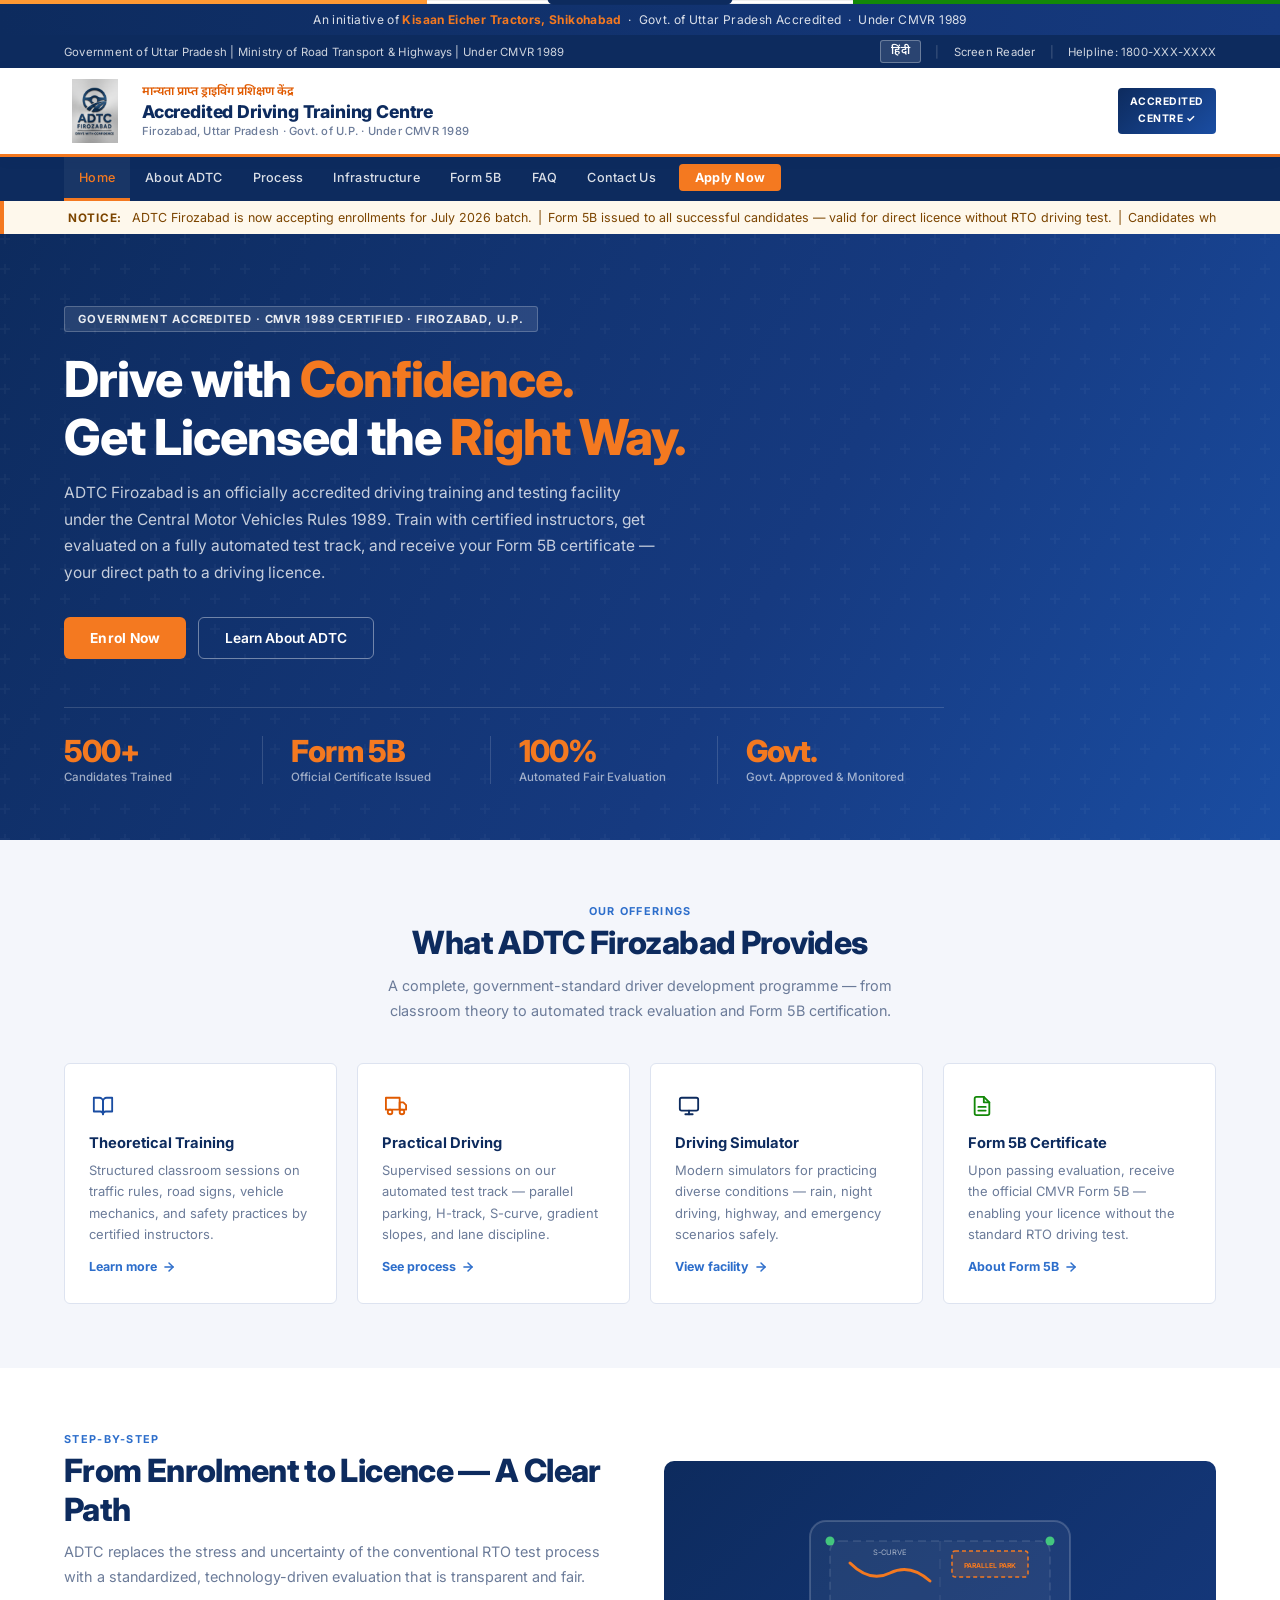
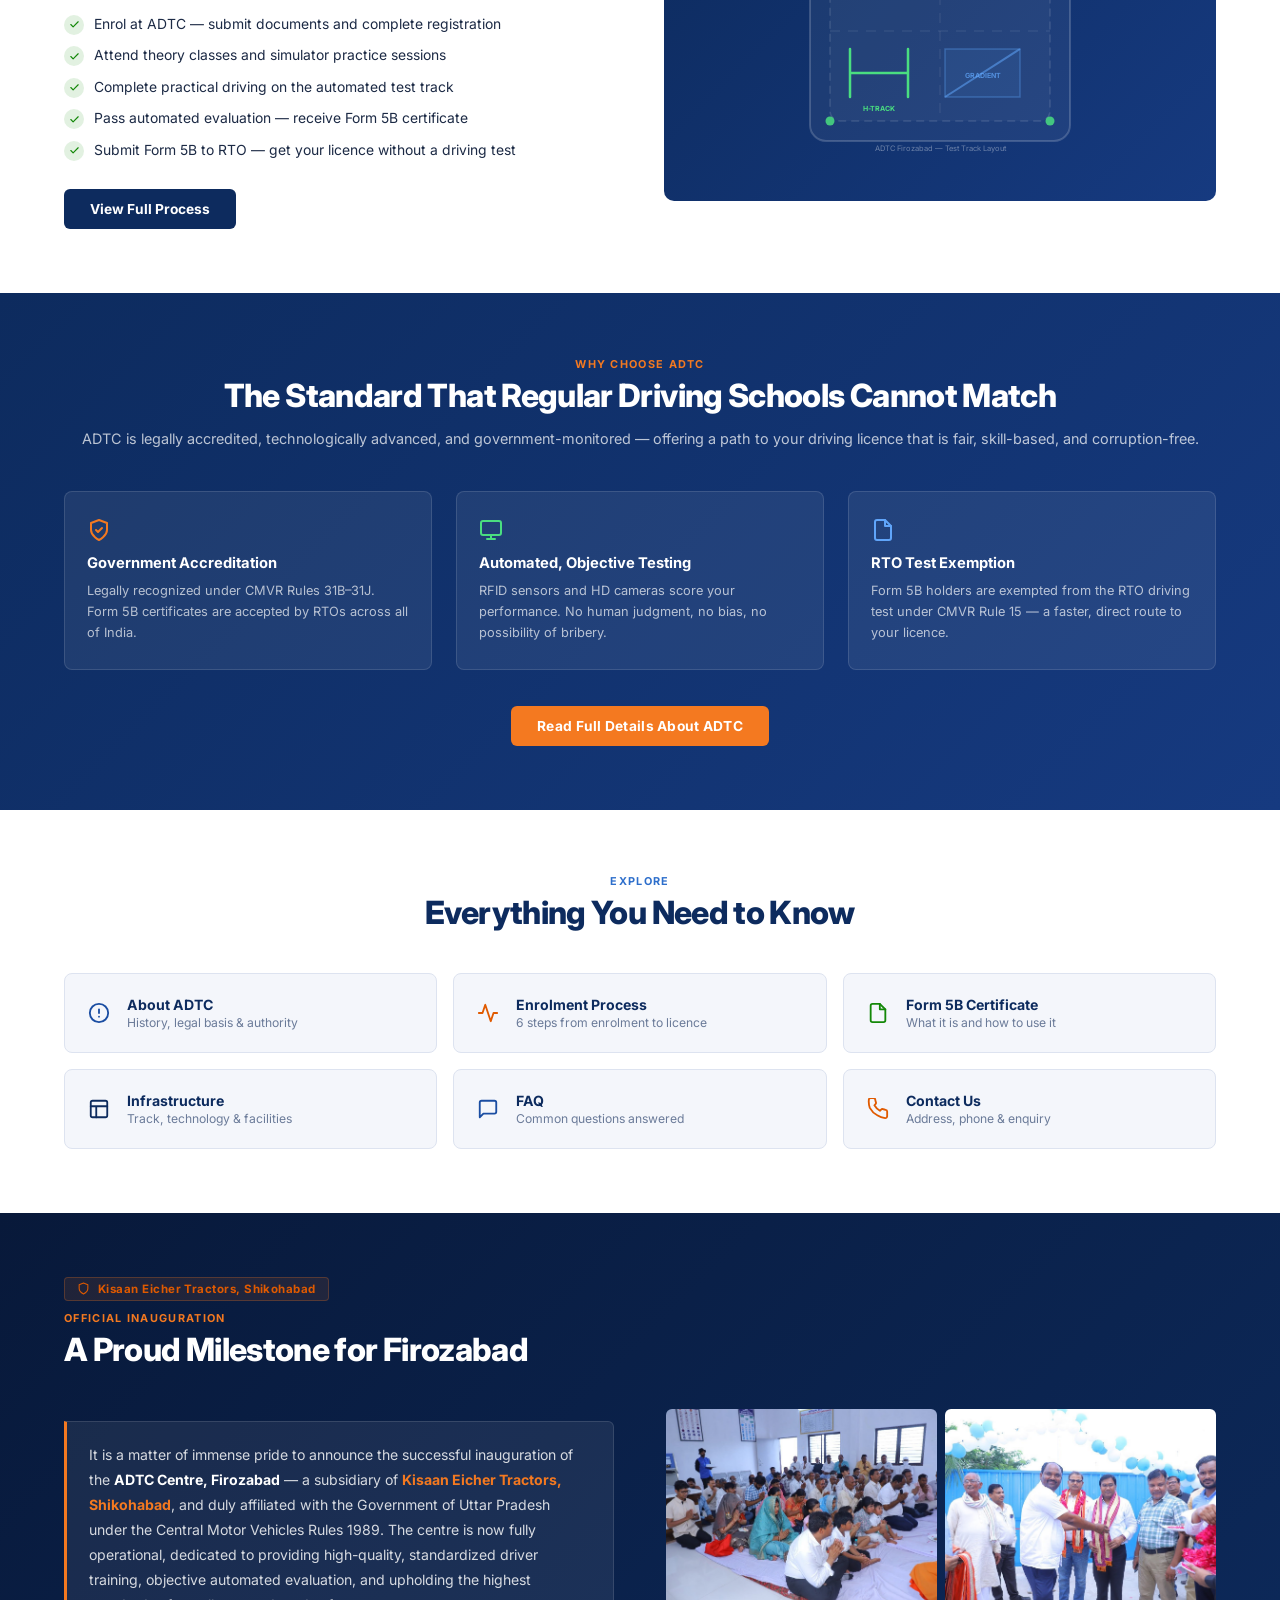
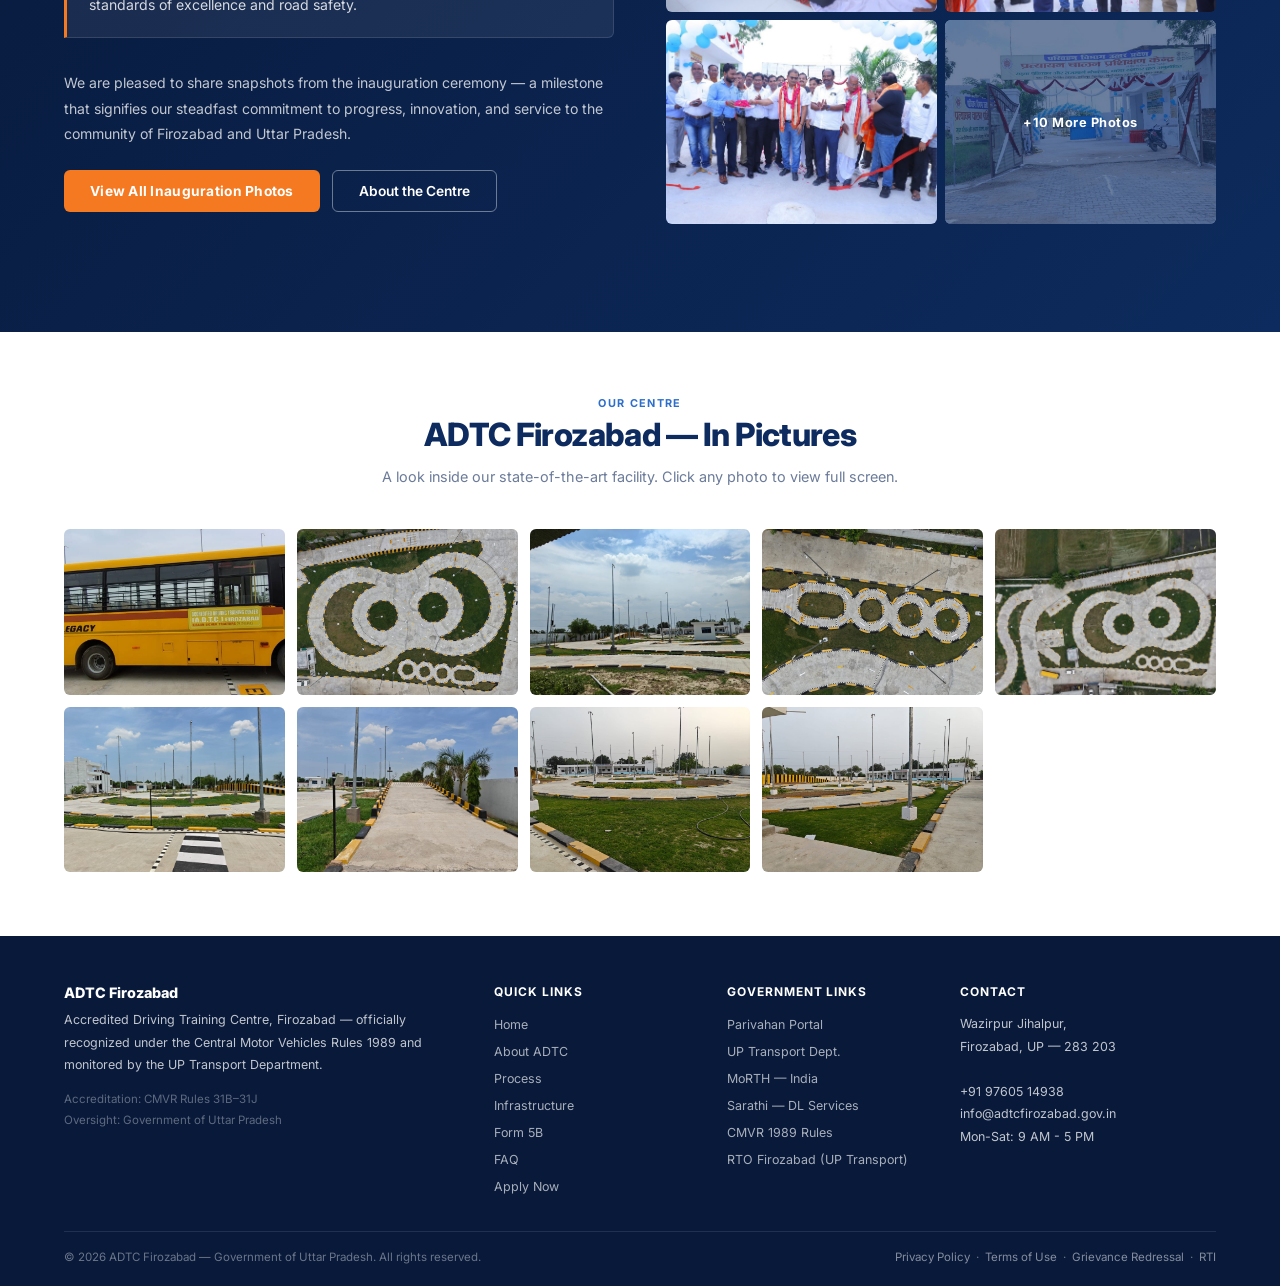
==== index.html @ 5db29a9b "Initial release: ADTC Firozabad official website Static website for the Accredited Driving Training " ====
﻿<!DOCTYPE html>
<html lang="en">
<head>
  <meta charset="UTF-8"/>
  <meta name="viewport" content="width=device-width, initial-scale=1.0"/>
  <title>ADTC Firozabad | Accredited Driving Training Centre — Uttar Pradesh</title>
  <link rel="stylesheet" href="styles.css"/>
</head>
<body>

<!-- SKIP LINK -->
<a href="#main-content" class="skip-link" data-key="skip">Skip to Main Content</a>

<!-- TRICOLOR -->
<div class="tricolor-bar"><div class="tc-saffron"></div><div class="tc-white"></div><div class="tc-green"></div></div>

<div class="ownership-bar">
  An initiative of <strong>Kisaan Eicher Tractors, Shikohabad</strong> &nbsp;&middot;&nbsp; Govt. of Uttar Pradesh Accredited &nbsp;&middot;&nbsp; Under CMVR 1989
</div>

<!-- TOP STRIP -->
<div class="top-strip">
  <span class="strip-left" data-key="govt-strip">Government of Uttar Pradesh | Ministry of Road Transport &amp; Highways | Under CMVR 1989</span>
  <div class="strip-right">
    <button class="lang-btn" id="lang-toggle" aria-label="Switch language">हिंदी</button>
    <span class="strip-divider">|</span>
    <a href="#main-content" data-key="screen">Screen Reader</a>
    <span class="strip-divider">|</span>
    <a href="tel:1033" data-key="helpline">Helpline: 1033 (Road Safety)</a>
  </div>
</div>

<!-- HEADER -->
<header>
  <div class="logo-emblem" aria-hidden="true">
    <img src="logo/Gemini_Generated_Image_n7xuzqn7xuzqn7xu.png" alt="ADTC Firozabad" style="height:64px;width:auto;object-fit:contain;display:block;"/>
  </div>
  <div class="logo-text">
    <div class="hindi-name">मान्यता प्राप्त ड्राइविंग प्रशिक्षण केंद्र</div>
    <div class="main-name" data-key="centre-name">Accredited Driving Training Centre</div>
    <div class="sub-name" data-key="centre-sub">Firozabad, Uttar Pradesh · Govt. of U.P. · Under CMVR 1989</div>
  </div>
  <div class="header-badge" data-key="acc-badge">ACCREDITED&#10;CENTRE ✓</div>
</header>

<!-- NAV -->
<nav role="navigation" aria-label="Main navigation">
  <ul class="nav-links" id="navLinks">
    <li><a href="index.html" data-key="nav-home">Home</a></li>
    <li><a href="about.html" data-key="nav-about">About ADTC</a></li>
    <li><a href="process.html" data-key="nav-process">Process</a></li>
    <li><a href="infrastructure.html" data-key="nav-infra">Infrastructure</a></li>
    <li><a href="form5b.html" data-key="nav-form5b">Form 5B</a></li>
    <li><a href="faq.html" data-key="nav-faq">FAQ</a></li>
    <li><a href="contact.html" data-key="nav-contact">Contact Us</a></li>
    <li><a href="enroll.html" class="nav-cta" data-key="nav-apply">Apply Now</a></li>
  </ul>
  <button class="hamburger" id="hamburger" aria-label="Open navigation menu">
    <span></span><span></span><span></span>
  </button>
</nav>

<!-- NOTICE BAR -->
<div class="notice-bar" role="region" aria-label="Announcements">
  <span class="notice-label" data-key="notice-label">NOTICE:</span>
  <div class="notice-track-wrap">
    <span class="notice-track" data-key="notice-text">ADTC Firozabad is now accepting enrollments for July 2026 batch. &nbsp;|&nbsp; Form 5B issued to all successful candidates — valid for direct licence without RTO driving test. &nbsp;|&nbsp; Candidates who complete training at ADTC are exempted from RTO driving test under CMVR Rule 15. &nbsp;|&nbsp; UP Transport Department approved ADTC under PPP model.</span>
  </div>
</div>

<!-- MAIN -->
<main id="main-content" tabindex="-1">

  <!-- HERO -->
  <section class="main-hero">
    <div class="main-hero-inner">
      <div class="hero-badge">
        <span data-key="hero-badge">Government Accredited · CMVR 1989 Certified · Firozabad, U.P.</span>
      </div>
      <h1>
        <span data-key="hero-h1a">Drive with </span><span class="accent" data-key="hero-h1b">Confidence.</span><br>
        <span data-key="hero-h1c">Get Licensed the </span><span class="accent" data-key="hero-h1d">Right Way.</span>
      </h1>
      <p data-key="hero-p">ADTC Firozabad is an officially accredited driving training and testing facility under the Central Motor Vehicles Rules 1989. Train with certified instructors, get evaluated on a fully automated test track, and receive your Form 5B certificate — your direct path to a driving licence.</p>
      <div class="hero-actions">
        <a href="enroll.html" class="btn-primary" data-key="hero-btn1">Enrol Now</a>
        <a href="about.html" class="btn-outline" data-key="hero-btn2">Learn About ADTC</a>
      </div>

      <div class="stat-row">
        <div class="stat-item">
          <div class="stat-num">500+</div>
          <div class="stat-label" data-key="stat1-l">Candidates Trained</div>
        </div>
        <div class="stat-item">
          <div class="stat-num">Form 5B</div>
          <div class="stat-label" data-key="stat2-l">Official Certificate Issued</div>
        </div>
        <div class="stat-item">
          <div class="stat-num">100%</div>
          <div class="stat-label" data-key="stat3-l">Automated Fair Evaluation</div>
        </div>
        <div class="stat-item">
          <div class="stat-num">Govt.</div>
          <div class="stat-label" data-key="stat4-l">Govt. Approved &amp; Monitored</div>
        </div>
      </div>
    </div>
  </section>

  <!-- WHAT WE OFFER -->
  <section class="section section-alt">
    <div class="section-header centered">
      <span class="section-label">Our Offerings</span>
      <h2 class="section-title">What ADTC Firozabad Provides</h2>
      <p class="section-desc">A complete, government-standard driver development programme — from classroom theory to automated track evaluation and Form 5B certification.</p>
    </div>
    <div class="grid-4">
      <a href="about.html" class="card-link">
        <div class="card">
          <div class="icon-box ib-blue">
            <svg viewBox="0 0 24 24" fill="none" stroke="currentColor" stroke-width="2" stroke-linecap="round" stroke-linejoin="round" aria-hidden="true"><path d="M2 3h6a4 4 0 014 4v14a3 3 0 00-3-3H2z"/><path d="M22 3h-6a4 4 0 00-4 4v14a3 3 0 013-3h7z"/></svg>
          </div>
          <h3>Theoretical Training</h3>
          <p>Structured classroom sessions on traffic rules, road signs, vehicle mechanics, and safety practices by certified instructors.</p>
          <span class="card-arrow">Learn more <svg viewBox="0 0 24 24" fill="none" stroke="currentColor" stroke-width="2.5" stroke-linecap="round" stroke-linejoin="round"><line x1="5" y1="12" x2="19" y2="12"/><polyline points="12,5 19,12 12,19"/></svg></span>
        </div>
      </a>
      <a href="process.html" class="card-link">
        <div class="card">
          <div class="icon-box ib-org">
            <svg viewBox="0 0 24 24" fill="none" stroke="currentColor" stroke-width="2" stroke-linecap="round" stroke-linejoin="round" aria-hidden="true"><rect x="1" y="3" width="15" height="13"/><polygon points="16,8 20,8 23,11 23,16 16,16 16,8"/><circle cx="5.5" cy="18.5" r="2.5"/><circle cx="18.5" cy="18.5" r="2.5"/></svg>
          </div>
          <h3>Practical Driving</h3>
          <p>Supervised sessions on our automated test track — parallel parking, H-track, S-curve, gradient slopes, and lane discipline.</p>
          <span class="card-arrow">See process <svg viewBox="0 0 24 24" fill="none" stroke="currentColor" stroke-width="2.5" stroke-linecap="round" stroke-linejoin="round"><line x1="5" y1="12" x2="19" y2="12"/><polyline points="12,5 19,12 12,19"/></svg></span>
        </div>
      </a>
      <a href="infrastructure.html" class="card-link">
        <div class="card">
          <div class="icon-box ib-navy">
            <svg viewBox="0 0 24 24" fill="none" stroke="currentColor" stroke-width="2" stroke-linecap="round" stroke-linejoin="round" aria-hidden="true"><rect x="2" y="3" width="20" height="14" rx="2"/><line x1="8" y1="21" x2="16" y2="21"/><line x1="12" y1="17" x2="12" y2="21"/></svg>
          </div>
          <h3>Driving Simulator</h3>
          <p>Modern simulators for practicing diverse conditions — rain, night driving, highway, and emergency scenarios safely.</p>
          <span class="card-arrow">View facility <svg viewBox="0 0 24 24" fill="none" stroke="currentColor" stroke-width="2.5" stroke-linecap="round" stroke-linejoin="round"><line x1="5" y1="12" x2="19" y2="12"/><polyline points="12,5 19,12 12,19"/></svg></span>
        </div>
      </a>
      <a href="form5b.html" class="card-link">
        <div class="card">
          <div class="icon-box ib-green">
            <svg viewBox="0 0 24 24" fill="none" stroke="currentColor" stroke-width="2" stroke-linecap="round" stroke-linejoin="round" aria-hidden="true"><path d="M14 2H6a2 2 0 00-2 2v16a2 2 0 002 2h12a2 2 0 002-2V8z"/><polyline points="14,2 14,8 20,8"/><line x1="16" y1="13" x2="8" y2="13"/><line x1="16" y1="17" x2="8" y2="17"/></svg>
          </div>
          <h3>Form 5B Certificate</h3>
          <p>Upon passing evaluation, receive the official CMVR Form 5B — enabling your licence without the standard RTO driving test.</p>
          <span class="card-arrow">About Form 5B <svg viewBox="0 0 24 24" fill="none" stroke="currentColor" stroke-width="2.5" stroke-linecap="round" stroke-linejoin="round"><line x1="5" y1="12" x2="19" y2="12"/><polyline points="12,5 19,12 12,19"/></svg></span>
        </div>
      </a>
    </div>
  </section>

  <!-- HOW IT WORKS (QUICK) -->
  <section class="section">
    <div class="grid-2 grid-2-center">
      <div>
        <span class="section-label">Step-by-Step</span>
        <h2 class="section-title">From Enrolment to Licence — A Clear Path</h2>
        <p class="section-desc" style="margin-bottom:24px;">ADTC replaces the stress and uncertainty of the conventional RTO test process with a standardized, technology-driven evaluation that is transparent and fair.</p>
        <ul class="check-list">
          <li><span class="chk"><svg viewBox="0 0 24 24" fill="none" stroke="currentColor" stroke-width="2.5" stroke-linecap="round" stroke-linejoin="round" aria-hidden="true"><polyline points="20,6 9,17 4,12"/></svg></span>Enrol at ADTC — submit documents and complete registration</li>
          <li><span class="chk"><svg viewBox="0 0 24 24" fill="none" stroke="currentColor" stroke-width="2.5" stroke-linecap="round" stroke-linejoin="round" aria-hidden="true"><polyline points="20,6 9,17 4,12"/></svg></span>Attend theory classes and simulator practice sessions</li>
          <li><span class="chk"><svg viewBox="0 0 24 24" fill="none" stroke="currentColor" stroke-width="2.5" stroke-linecap="round" stroke-linejoin="round" aria-hidden="true"><polyline points="20,6 9,17 4,12"/></svg></span>Complete practical driving on the automated test track</li>
          <li><span class="chk"><svg viewBox="0 0 24 24" fill="none" stroke="currentColor" stroke-width="2.5" stroke-linecap="round" stroke-linejoin="round" aria-hidden="true"><polyline points="20,6 9,17 4,12"/></svg></span>Pass automated evaluation — receive Form 5B certificate</li>
          <li><span class="chk"><svg viewBox="0 0 24 24" fill="none" stroke="currentColor" stroke-width="2.5" stroke-linecap="round" stroke-linejoin="round" aria-hidden="true"><polyline points="20,6 9,17 4,12"/></svg></span>Submit Form 5B to RTO — get your licence without a driving test</li>
        </ul>
        <a href="process.html" class="btn-navy" style="margin-top:8px;">View Full Process</a>
      </div>
      <div>
        <!-- Track diagram -->
        <div style="background:linear-gradient(135deg,#0d2b5e,#163a80);border-radius:10px;padding:32px;min-height:340px;display:flex;align-items:center;justify-content:center;">
          <svg viewBox="0 0 300 260" fill="none" xmlns="http://www.w3.org/2000/svg" style="width:100%;max-width:300px;" aria-label="ADTC test track layout diagram" role="img">
            <title>ADTC Test Track Layout</title>
            <rect x="20" y="20" width="260" height="220" rx="16" fill="rgba(255,255,255,.05)" stroke="rgba(255,255,255,.18)" stroke-width="2"/>
            <rect x="40" y="40" width="220" height="180" rx="10" fill="rgba(255,255,255,.03)" stroke="rgba(255,255,255,.12)" stroke-dasharray="8 5" stroke-width="1.5"/>
            <line x1="150" y1="40" x2="150" y2="220" stroke="rgba(255,255,255,.10)" stroke-width="1" stroke-dasharray="10 8"/>
            <line x1="40" y1="130" x2="260" y2="130" stroke="rgba(255,255,255,.10)" stroke-width="1" stroke-dasharray="10 8"/>
            <path d="M 60 62 Q 80 82 100 72 Q 120 62 140 80" stroke="#f47920" stroke-width="3" fill="none" stroke-linecap="round"/>
            <text x="100" y="54" font-size="7.5" fill="rgba(255,255,255,.6)" text-anchor="middle" font-family="Inter,sans-serif">S-CURVE</text>
            <rect x="162" y="50" width="76" height="26" rx="3" fill="rgba(244,121,32,.14)" stroke="#f47920" stroke-width="1.5" stroke-dasharray="4 3"/>
            <text x="200" y="67" font-size="6.8" fill="#f47920" text-anchor="middle" font-family="Inter,sans-serif" font-weight="700">PARALLEL PARK</text>
            <path d="M 60 148 L 60 196 M 60 172 L 118 172 M 118 148 L 118 196" stroke="#4ade80" stroke-width="2.5" fill="none" stroke-linecap="round"/>
            <text x="89" y="210" font-size="7" fill="#4ade80" text-anchor="middle" font-family="Inter,sans-serif" font-weight="700">H-TRACK</text>
            <path d="M 155 148 L 230 148 L 230 196 L 155 196 Z" fill="rgba(96,165,250,.08)" stroke="rgba(96,165,250,.35)" stroke-width="1.5"/>
            <path d="M 155 196 L 230 148" stroke="rgba(96,165,250,.55)" stroke-width="2"/>
            <text x="193" y="177" font-size="7" fill="rgba(96,165,250,.75)" text-anchor="middle" font-family="Inter,sans-serif" font-weight="700">GRADIENT</text>
            <circle cx="40" cy="40" r="4.5" fill="#4ade80" opacity=".85"/>
            <circle cx="260" cy="40" r="4.5" fill="#4ade80" opacity=".85"/>
            <circle cx="40" cy="220" r="4.5" fill="#4ade80" opacity=".85"/>
            <circle cx="260" cy="220" r="4.5" fill="#4ade80" opacity=".85"/>
            <text x="150" y="250" font-size="7.5" fill="rgba(255,255,255,.38)" text-anchor="middle" font-family="Inter,sans-serif">ADTC Firozabad — Test Track Layout</text>
          </svg>
        </div>
      </div>
    </div>
  </section>

  <!-- WHY ADTC -->
  <section class="section section-navy">
    <div class="section-header centered">
      <span class="section-label">Why Choose ADTC</span>
      <h2 class="section-title">The Standard That Regular Driving Schools Cannot Match</h2>
      <p class="section-desc">ADTC is legally accredited, technologically advanced, and government-monitored — offering a path to your driving licence that is fair, skill-based, and corruption-free.</p>
    </div>
    <div class="grid-3" style="margin-top:40px;">
      <div style="background:rgba(255,255,255,.07);border:1px solid rgba(255,255,255,.12);border-radius:8px;padding:26px 22px;">
        <svg viewBox="0 0 24 24" fill="none" stroke="#f47920" stroke-width="2" stroke-linecap="round" stroke-linejoin="round" width="24" height="24" aria-hidden="true" style="margin-bottom:12px;display:block;"><path d="M12 22s8-4 8-10V5l-8-3-8 3v7c0 6 8 10 8 10z"/><polyline points="9,12 11,14 15,10"/></svg>
        <h3 style="font-size:.92rem;font-weight:700;color:#fff;margin-bottom:8px;">Government Accreditation</h3>
        <p style="font-size:.80rem;color:rgba(255,255,255,.68);line-height:1.65;">Legally recognized under CMVR Rules 31B–31J. Form 5B certificates are accepted by RTOs across all of India.</p>
      </div>
      <div style="background:rgba(255,255,255,.07);border:1px solid rgba(255,255,255,.12);border-radius:8px;padding:26px 22px;">
        <svg viewBox="0 0 24 24" fill="none" stroke="#4ade80" stroke-width="2" stroke-linecap="round" stroke-linejoin="round" width="24" height="24" aria-hidden="true" style="margin-bottom:12px;display:block;"><rect x="2" y="3" width="20" height="14" rx="2"/><line x1="8" y1="21" x2="16" y2="21"/><line x1="12" y1="17" x2="12" y2="21"/></svg>
        <h3 style="font-size:.92rem;font-weight:700;color:#fff;margin-bottom:8px;">Automated, Objective Testing</h3>
        <p style="font-size:.80rem;color:rgba(255,255,255,.68);line-height:1.65;">RFID sensors and HD cameras score your performance. No human judgment, no bias, no possibility of bribery.</p>
      </div>
      <div style="background:rgba(255,255,255,.07);border:1px solid rgba(255,255,255,.12);border-radius:8px;padding:26px 22px;">
        <svg viewBox="0 0 24 24" fill="none" stroke="#60a5fa" stroke-width="2" stroke-linecap="round" stroke-linejoin="round" width="24" height="24" aria-hidden="true" style="margin-bottom:12px;display:block;"><path d="M14 2H6a2 2 0 00-2 2v16a2 2 0 002 2h12a2 2 0 002-2V8z"/><polyline points="14,2 14,8 20,8"/></svg>
        <h3 style="font-size:.92rem;font-weight:700;color:#fff;margin-bottom:8px;">RTO Test Exemption</h3>
        <p style="font-size:.80rem;color:rgba(255,255,255,.68);line-height:1.65;">Form 5B holders are exempted from the RTO driving test under CMVR Rule 15 — a faster, direct route to your licence.</p>
      </div>
    </div>
    <div style="text-align:center;margin-top:36px;">
      <a href="about.html" class="btn-primary">Read Full Details About ADTC</a>
    </div>
  </section>

  <!-- QUICK LINKS TO PAGES -->
  <section class="section">
    <div class="section-header centered">
      <span class="section-label">Explore</span>
      <h2 class="section-title">Everything You Need to Know</h2>
    </div>
    <div class="grid-3" style="gap:16px;">
      <a href="about.html" style="text-decoration:none;">
        <div style="background:var(--off);border:1px solid var(--border);border-radius:8px;padding:22px 20px;display:flex;gap:14px;align-items:center;transition:box-shadow .2s;" onmouseover="this.style.boxShadow='0 4px 16px rgba(13,43,94,.12)'" onmouseout="this.style.boxShadow='none'">
          <div class="icon-box ib-blue"><svg viewBox="0 0 24 24" fill="none" stroke="currentColor" stroke-width="2" stroke-linecap="round" stroke-linejoin="round" aria-hidden="true"><circle cx="12" cy="12" r="10"/><line x1="12" y1="8" x2="12" y2="12"/><line x1="12" y1="16" x2="12.01" y2="16"/></svg></div>
          <div><div style="font-size:.88rem;font-weight:700;color:var(--navy);margin-bottom:2px;">About ADTC</div><div style="font-size:.76rem;color:var(--muted);">History, legal basis &amp; authority</div></div>
        </div>
      </a>
      <a href="process.html" style="text-decoration:none;">
        <div style="background:var(--off);border:1px solid var(--border);border-radius:8px;padding:22px 20px;display:flex;gap:14px;align-items:center;transition:box-shadow .2s;" onmouseover="this.style.boxShadow='0 4px 16px rgba(13,43,94,.12)'" onmouseout="this.style.boxShadow='none'">
          <div class="icon-box ib-org"><svg viewBox="0 0 24 24" fill="none" stroke="currentColor" stroke-width="2" stroke-linecap="round" stroke-linejoin="round" aria-hidden="true"><polyline points="22 12 18 12 15 21 9 3 6 12 2 12"/></svg></div>
          <div><div style="font-size:.88rem;font-weight:700;color:var(--navy);margin-bottom:2px;">Enrolment Process</div><div style="font-size:.76rem;color:var(--muted);">6 steps from enrolment to licence</div></div>
        </div>
      </a>
      <a href="form5b.html" style="text-decoration:none;">
        <div style="background:var(--off);border:1px solid var(--border);border-radius:8px;padding:22px 20px;display:flex;gap:14px;align-items:center;transition:box-shadow .2s;" onmouseover="this.style.boxShadow='0 4px 16px rgba(13,43,94,.12)'" onmouseout="this.style.boxShadow='none'">
          <div class="icon-box ib-green"><svg viewBox="0 0 24 24" fill="none" stroke="currentColor" stroke-width="2" stroke-linecap="round" stroke-linejoin="round" aria-hidden="true"><path d="M14 2H6a2 2 0 00-2 2v16a2 2 0 002 2h12a2 2 0 002-2V8z"/><polyline points="14,2 14,8 20,8"/></svg></div>
          <div><div style="font-size:.88rem;font-weight:700;color:var(--navy);margin-bottom:2px;">Form 5B Certificate</div><div style="font-size:.76rem;color:var(--muted);">What it is and how to use it</div></div>
        </div>
      </a>
      <a href="infrastructure.html" style="text-decoration:none;">
        <div style="background:var(--off);border:1px solid var(--border);border-radius:8px;padding:22px 20px;display:flex;gap:14px;align-items:center;transition:box-shadow .2s;" onmouseover="this.style.boxShadow='0 4px 16px rgba(13,43,94,.12)'" onmouseout="this.style.boxShadow='none'">
          <div class="icon-box ib-navy"><svg viewBox="0 0 24 24" fill="none" stroke="currentColor" stroke-width="2" stroke-linecap="round" stroke-linejoin="round" aria-hidden="true"><rect x="3" y="3" width="18" height="18" rx="2"/><path d="M3 9h18M9 21V9"/></svg></div>
          <div><div style="font-size:.88rem;font-weight:700;color:var(--navy);margin-bottom:2px;">Infrastructure</div><div style="font-size:.76rem;color:var(--muted);">Track, technology &amp; facilities</div></div>
        </div>
      </a>
      <a href="faq.html" style="text-decoration:none;">
        <div style="background:var(--off);border:1px solid var(--border);border-radius:8px;padding:22px 20px;display:flex;gap:14px;align-items:center;transition:box-shadow .2s;" onmouseover="this.style.boxShadow='0 4px 16px rgba(13,43,94,.12)'" onmouseout="this.style.boxShadow='none'">
          <div class="icon-box ib-blue"><svg viewBox="0 0 24 24" fill="none" stroke="currentColor" stroke-width="2" stroke-linecap="round" stroke-linejoin="round" aria-hidden="true"><path d="M21 15a2 2 0 01-2 2H7l-4 4V5a2 2 0 012-2h14a2 2 0 012 2z"/></svg></div>
          <div><div style="font-size:.88rem;font-weight:700;color:var(--navy);margin-bottom:2px;">FAQ</div><div style="font-size:.76rem;color:var(--muted);">Common questions answered</div></div>
        </div>
      </a>
      <a href="contact.html" style="text-decoration:none;">
        <div style="background:var(--off);border:1px solid var(--border);border-radius:8px;padding:22px 20px;display:flex;gap:14px;align-items:center;transition:box-shadow .2s;" onmouseover="this.style.boxShadow='0 4px 16px rgba(13,43,94,.12)'" onmouseout="this.style.boxShadow='none'">
          <div class="icon-box ib-org"><svg viewBox="0 0 24 24" fill="none" stroke="currentColor" stroke-width="2" stroke-linecap="round" stroke-linejoin="round" aria-hidden="true"><path d="M22 16.92v3a2 2 0 01-2.18 2 19.79 19.79 0 01-8.63-3.07A19.5 19.5 0 013.07 10.8 19.79 19.79 0 012 2.18 2 2 0 014 0h3a2 2 0 012 1.72c.127.96.361 1.903.7 2.81a2 2 0 01-.45 2.11L8.09 7.91a16 16 0 006 6l1.27-1.27a2 2 0 012.11-.45 12.84 12.84 0 002.81.7A2 2 0 0122 14.92z"/></svg></div>
          <div><div style="font-size:.88rem;font-weight:700;color:var(--navy);margin-bottom:2px;">Contact Us</div><div style="font-size:.76rem;color:var(--muted);">Address, phone &amp; enquiry</div></div>
        </div>
      </a>
    </div>
  </section>

  <!-- ══ INAUGURATION SECTION ══ -->
  <section class="section inauguration-section" id="inauguration">
    <div class="section-header">
      <div class="owner-tag">
        <svg viewBox="0 0 24 24" fill="none" stroke="currentColor" stroke-width="2" stroke-linecap="round" stroke-linejoin="round" width="13" height="13" aria-hidden="true"><path d="M12 22s8-4 8-10V5l-8-3-8 3v7c0 6 8 10 8 10z"/></svg>
        Kisaan Eicher Tractors, Shikohabad
      </div>
      <span class="section-label">Official Inauguration</span>
      <h2 class="section-title">A Proud Milestone for Firozabad</h2>
    </div>

    <div class="grid-2 grid-2-center" style="gap:52px;margin-bottom:44px;">
      <div>
        <div class="inauguration-announcement">
          <p>
            It is a matter of immense pride to announce the successful inauguration of the <strong style="color:#fff;">ADTC Centre, Firozabad</strong> — a subsidiary of <strong style="color:var(--saffron);">Kisaan Eicher Tractors, Shikohabad</strong>, and duly affiliated with the Government of Uttar Pradesh under the Central Motor Vehicles Rules 1989. The centre is now fully operational, dedicated to providing high-quality, standardized driver training, objective automated evaluation, and upholding the highest standards of excellence and road safety.
          </p>
        </div>
        <p style="font-size:.88rem;color:rgba(255,255,255,.75);line-height:1.78;margin-bottom:24px;">We are pleased to share snapshots from the inauguration ceremony — a milestone that signifies our steadfast commitment to progress, innovation, and service to the community of Firozabad and Uttar Pradesh.</p>
        <div style="display:flex;gap:12px;flex-wrap:wrap;">
          <a href="inauguration.html" class="btn-primary">View All Inauguration Photos</a>
          <a href="about.html" class="btn-outline">About the Centre</a>
        </div>
      </div>
      <div>
        <!-- 4-photo preview grid -->
        <div style="display:grid;grid-template-columns:1fr 1fr;gap:8px;">
          <div style="border-radius:6px;overflow:hidden;aspect-ratio:4/3;">
            <img src="inaugration/540270522_122118559070961921_4867444139799136682_n.jpg" alt="ADTC Inauguration" style="width:100%;height:100%;object-fit:cover;" loading="lazy"/>
          </div>
          <div style="border-radius:6px;overflow:hidden;aspect-ratio:4/3;">
            <img src="inaugration/539289249_122118559124961921_667657077682411245_n.jpg" alt="ADTC Inauguration" style="width:100%;height:100%;object-fit:cover;" loading="lazy"/>
          </div>
          <div style="border-radius:6px;overflow:hidden;aspect-ratio:4/3;">
            <img src="inaugration/540607357_122118559196961921_6285675502783844334_n.jpg" alt="ADTC Inauguration" style="width:100%;height:100%;object-fit:cover;" loading="lazy"/>
          </div>
          <div style="border-radius:6px;overflow:hidden;aspect-ratio:4/3;position:relative;">
            <img src="inaugration/540840805_122118561056961921_2948389738391436533_n.jpg" alt="ADTC Inauguration" style="width:100%;height:100%;object-fit:cover;" loading="lazy"/>
            <a href="inauguration.html" style="position:absolute;inset:0;background:rgba(13,43,94,.60);display:flex;align-items:center;justify-content:center;text-decoration:none;color:#fff;font-size:.80rem;font-weight:700;letter-spacing:.04em;">+10 More Photos</a>
          </div>
        </div>
      </div>
    </div>
  </section>

  <!-- ══ ADTC PHOTO GALLERY ══ -->
  <section class="section">
    <div class="section-header centered">
      <span class="section-label">Our Centre</span>
      <h2 class="section-title">ADTC Firozabad — In Pictures</h2>
      <p class="section-desc">A look inside our state-of-the-art facility. Click any photo to view full screen.</p>
    </div>
    <div class="photo-gallery" id="adtcGallery">
      <div class="gallery-item" onclick="openLightbox('adtc pics/527738496_122107195904961921_8905087201543225665_n.jpg',0,'adtcGallery')">
        <img src="adtc pics/527738496_122107195904961921_8905087201543225665_n.jpg" alt="ADTC Firozabad facility" loading="lazy"/>
        <div class="gallery-overlay"><svg viewBox="0 0 24 24" fill="none" stroke="currentColor" stroke-width="2" stroke-linecap="round" stroke-linejoin="round" aria-hidden="true"><path d="M15 3h6v6M9 21H3v-6M21 3l-7 7M3 21l7-7"/></svg></div>
      </div>
      <div class="gallery-item" onclick="openLightbox('adtc pics/527985495_122107992896961921_3608073346416302774_n.jpg',1,'adtcGallery')">
        <img src="adtc pics/527985495_122107992896961921_3608073346416302774_n.jpg" alt="ADTC Firozabad facility" loading="lazy"/>
        <div class="gallery-overlay"><svg viewBox="0 0 24 24" fill="none" stroke="currentColor" stroke-width="2" stroke-linecap="round" stroke-linejoin="round" aria-hidden="true"><path d="M15 3h6v6M9 21H3v-6M21 3l-7 7M3 21l7-7"/></svg></div>
      </div>
      <div class="gallery-item" onclick="openLightbox('adtc pics/529406270_122111030672961921_87516009776985454_n.jpg',2,'adtcGallery')">
        <img src="adtc pics/529406270_122111030672961921_87516009776985454_n.jpg" alt="ADTC Firozabad facility" loading="lazy"/>
        <div class="gallery-overlay"><svg viewBox="0 0 24 24" fill="none" stroke="currentColor" stroke-width="2" stroke-linecap="round" stroke-linejoin="round" aria-hidden="true"><path d="M15 3h6v6M9 21H3v-6M21 3l-7 7M3 21l7-7"/></svg></div>
      </div>
      <div class="gallery-item" onclick="openLightbox('adtc pics/529686323_122111030702961921_4576914486321314844_n.jpg',3,'adtcGallery')">
        <img src="adtc pics/529686323_122111030702961921_4576914486321314844_n.jpg" alt="ADTC Firozabad facility" loading="lazy"/>
        <div class="gallery-overlay"><svg viewBox="0 0 24 24" fill="none" stroke="currentColor" stroke-width="2" stroke-linecap="round" stroke-linejoin="round" aria-hidden="true"><path d="M15 3h6v6M9 21H3v-6M21 3l-7 7M3 21l7-7"/></svg></div>
      </div>
      <div class="gallery-item" onclick="openLightbox('adtc pics/529711231_122111026076961921_8712719096713319764_n.jpg',4,'adtcGallery')">
        <img src="adtc pics/529711231_122111026076961921_8712719096713319764_n.jpg" alt="ADTC Firozabad facility" loading="lazy"/>
        <div class="gallery-overlay"><svg viewBox="0 0 24 24" fill="none" stroke="currentColor" stroke-width="2" stroke-linecap="round" stroke-linejoin="round" aria-hidden="true"><path d="M15 3h6v6M9 21H3v-6M21 3l-7 7M3 21l7-7"/></svg></div>
      </div>
      <div class="gallery-item" onclick="openLightbox('adtc pics/529773102_122111030714961921_4628354624670550096_n.jpg',5,'adtcGallery')">
        <img src="adtc pics/529773102_122111030714961921_4628354624670550096_n.jpg" alt="ADTC Firozabad facility" loading="lazy"/>
        <div class="gallery-overlay"><svg viewBox="0 0 24 24" fill="none" stroke="currentColor" stroke-width="2" stroke-linecap="round" stroke-linejoin="round" aria-hidden="true"><path d="M15 3h6v6M9 21H3v-6M21 3l-7 7M3 21l7-7"/></svg></div>
      </div>
      <div class="gallery-item" onclick="openLightbox('adtc pics/530342630_122111030768961921_6732964576867702443_n.jpg',6,'adtcGallery')">
        <img src="adtc pics/530342630_122111030768961921_6732964576867702443_n.jpg" alt="ADTC Firozabad facility" loading="lazy"/>
        <div class="gallery-overlay"><svg viewBox="0 0 24 24" fill="none" stroke="currentColor" stroke-width="2" stroke-linecap="round" stroke-linejoin="round" aria-hidden="true"><path d="M15 3h6v6M9 21H3v-6M21 3l-7 7M3 21l7-7"/></svg></div>
      </div>
      <div class="gallery-item" onclick="openLightbox('adtc pics/530469360_122111030666961921_2026203914318361459_n.jpg',7,'adtcGallery')">
        <img src="adtc pics/530469360_122111030666961921_2026203914318361459_n.jpg" alt="ADTC Firozabad facility" loading="lazy"/>
        <div class="gallery-overlay"><svg viewBox="0 0 24 24" fill="none" stroke="currentColor" stroke-width="2" stroke-linecap="round" stroke-linejoin="round" aria-hidden="true"><path d="M15 3h6v6M9 21H3v-6M21 3l-7 7M3 21l7-7"/></svg></div>
      </div>
      <div class="gallery-item" onclick="openLightbox('adtc pics/531278447_122111030780961921_8412097471910407630_n.jpg',8,'adtcGallery')">
        <img src="adtc pics/531278447_122111030780961921_8412097471910407630_n.jpg" alt="ADTC Firozabad facility" loading="lazy"/>
        <div class="gallery-overlay"><svg viewBox="0 0 24 24" fill="none" stroke="currentColor" stroke-width="2" stroke-linecap="round" stroke-linejoin="round" aria-hidden="true"><path d="M15 3h6v6M9 21H3v-6M21 3l-7 7M3 21l7-7"/></svg></div>
      </div>
    </div>
  </section>

</main>

<!-- LIGHTBOX -->
<div class="lightbox" id="lightbox" role="dialog" aria-label="Photo viewer" aria-modal="true">
  <button class="lightbox-close" onclick="closeLightbox()" aria-label="Close">&times;</button>
  <button class="lightbox-nav lightbox-prev" onclick="changeLightbox(-1)" aria-label="Previous">&#8249;</button>
  <img id="lightboxImg" src="" alt="ADTC Firozabad"/>
  <div class="lightbox-caption" id="lightboxCaption"></div>
  <button class="lightbox-nav lightbox-next" onclick="changeLightbox(1)" aria-label="Next">&#8250;</button>
</div>

<script>
const galleries = {
  adtcGallery: [
    'adtc pics/527738496_122107195904961921_8905087201543225665_n.jpg',
    'adtc pics/527985495_122107992896961921_3608073346416302774_n.jpg',
    'adtc pics/529406270_122111030672961921_87516009776985454_n.jpg',
    'adtc pics/529686323_122111030702961921_4576914486321314844_n.jpg',
    'adtc pics/529711231_122111026076961921_8712719096713319764_n.jpg',
    'adtc pics/529773102_122111030714961921_4628354624670550096_n.jpg',
    'adtc pics/530342630_122111030768961921_6732964576867702443_n.jpg',
    'adtc pics/530469360_122111030666961921_2026203914318361459_n.jpg',
    'adtc pics/531278447_122111030780961921_8412097471910407630_n.jpg',
  ]
};
let currentGallery = null, currentIndex = 0;
function openLightbox(src, idx, galleryId) {
  currentGallery = galleries[galleryId];
  currentIndex = idx;
  document.getElementById('lightboxImg').src = src;
  document.getElementById('lightboxCaption').textContent = `Photo ${idx+1} of ${currentGallery.length} — ADTC Firozabad`;
  document.getElementById('lightbox').classList.add('open');
  document.body.style.overflow = 'hidden';
}
function closeLightbox() {
  document.getElementById('lightbox').classList.remove('open');
  document.body.style.overflow = '';
}
function changeLightbox(dir) {
  currentIndex = (currentIndex + dir + currentGallery.length) % currentGallery.length;
  document.getElementById('lightboxImg').src = currentGallery[currentIndex];
  document.getElementById('lightboxCaption').textContent = `Photo ${currentIndex+1} of ${currentGallery.length} — ADTC Firozabad`;
}
document.getElementById('lightbox').addEventListener('click', function(e) { if(e.target===this) closeLightbox(); });
document.addEventListener('keydown', function(e) {
  if (!document.getElementById('lightbox').classList.contains('open')) return;
  if (e.key==='Escape') closeLightbox();
  if (e.key==='ArrowLeft') changeLightbox(-1);
  if (e.key==='ArrowRight') changeLightbox(1);
});
</script>

<!-- FOOTER -->
<footer>
  <div class="footer-grid">
    <div class="footer-col">
      <div class="footer-brand" data-key="f-brand">ADTC Firozabad</div>
      <p>Accredited Driving Training Centre, Firozabad — officially recognized under the Central Motor Vehicles Rules 1989 and monitored by the UP Transport Department.</p>
      <p style="margin-top:12px;font-size:.72rem;color:rgba(255,255,255,.35);">Accreditation: CMVR Rules 31B–31J<br>Oversight: Government of Uttar Pradesh</p>
    </div>
    <div class="footer-col">
      <h4 data-key="f-h2">Quick Links</h4>
      <ul>
        <li><a href="index.html">Home</a></li>
        <li><a href="about.html">About ADTC</a></li>
        <li><a href="process.html">Process</a></li>
        <li><a href="infrastructure.html">Infrastructure</a></li>
        <li><a href="form5b.html">Form 5B</a></li>
        <li><a href="faq.html">FAQ</a></li>
        <li><a href="enroll.html">Apply Now</a></li>
      </ul>
    </div>
    <div class="footer-col">
      <h4 data-key="f-h3">Government Links</h4>
      <ul>
        <li><a href="https://parivahan.gov.in/" target="_blank" rel="noopener noreferrer">Parivahan Portal</a></li>
        <li><a href="https://uptransport.upsdc.gov.in/" target="_blank" rel="noopener noreferrer">UP Transport Dept.</a></li>
        <li><a href="https://morth.nic.in/" target="_blank" rel="noopener noreferrer">MoRTH — India</a></li>
        <li><a href="https://sarathi.parivahan.gov.in/" target="_blank" rel="noopener noreferrer">Sarathi — DL Services</a></li>
        <li><a href="https://morth.nic.in/central-motor-vehicle-rules" target="_blank" rel="noopener noreferrer">CMVR 1989 Rules</a></li>
        <li><a href="https://uptransport.upsdc.gov.in/" target="_blank" rel="noopener noreferrer">RTO Firozabad (UP Transport)</a></li>
      </ul>
    </div>
    <div class="footer-col">
      <h4 data-key="f-h4">Contact</h4>
      <p>Wazirpur Jihalpur,<br>Firozabad, UP — 283 203<br><br>+91 97605 14938<br>info@adtcfirozabad.gov.in<br>Mon-Sat: 9 AM - 5 PM</p>
    </div>
  </div>
  <div class="footer-bottom">
    <span data-key="f-copy">© 2026 ADTC Firozabad — Government of Uttar Pradesh. All rights reserved.</span>
    <span>
      <a href="privacy.html" data-key="f-privacy">Privacy Policy</a> &nbsp;·&nbsp;
      <a href="terms.html" data-key="f-terms">Terms of Use</a> &nbsp;·&nbsp;
      <a href="grievance.html" data-key="f-grievance">Grievance Redressal</a> &nbsp;·&nbsp;
      <a href="rti.html" data-key="f-rti">RTI</a>
    </span>
  </div>
</footer>

<button id="backTop" aria-label="Back to top">
  <svg viewBox="0 0 24 24" fill="none" stroke="currentColor" stroke-width="2.5" stroke-linecap="round" stroke-linejoin="round" aria-hidden="true"><line x1="12" y1="19" x2="12" y2="5"/><polyline points="5,12 12,5 19,12"/></svg>
</button>

<script src="script.js"></script>
</body>
</html>
---- styles.css ----
/* ═══════════════════════════════════════════════════
   ADTC Firozabad — Shared Stylesheet
   ═══════════════════════════════════════════════════ */

@import url('https://fonts.googleapis.com/css2?family=Inter:wght@300;400;500;600;700;800&family=Noto+Sans+Devanagari:wght@400;500;600;700&display=swap');

:root {
  --navy:    #0d2b5e;
  --blue:    #1a4da2;
  --sky:     #2d6ecb;
  --orange:  #e05a00;
  --saffron: #f47920;
  --green:   #138808;
  --red:     #dc2626;
  --white:   #ffffff;
  --off:     #f4f6fb;
  --muted:   #6b7b99;
  --border:  #dde3f0;
  --text:    #1c2a45;
  --shadow:  0 4px 24px rgba(13,43,94,.10);
  --radius:  6px;
}

* { margin: 0; padding: 0; box-sizing: border-box; }
html { scroll-behavior: smooth; }
body { font-family: 'Inter', sans-serif; color: var(--text); background: var(--white); }

/* ── ACCESSIBILITY ── */
.skip-link {
  position: fixed;
  left: 50%;
  transform: translateX(-50%) translateY(-120%);
  top: 12px;
  background: var(--navy);
  color: #fff;
  padding: 10px 24px;
  font-size: .85rem;
  font-weight: 700;
  z-index: 9999;
  text-decoration: none;
  border-radius: var(--radius);
  transition: transform .2s;
  white-space: nowrap;
}
.skip-link:focus { transform: translateX(-50%) translateY(0); outline: 3px solid var(--saffron); outline-offset: 2px; }

/* ── TRICOLOR ── */
.tricolor-bar { height: 4px; display: flex; }
.tricolor-bar .tc-saffron { flex:1; background:#FF9933; }
.tricolor-bar .tc-white   { flex:1; background:#FFFFFF; border-top:1px solid #eee; border-bottom:1px solid #eee; }
.tricolor-bar .tc-green   { flex:1; background:#138808; }

/* ── TOP STRIP ── */
.top-strip {
  background: var(--navy);
  color: rgba(255,255,255,.80);
  font-size: .71rem;
  letter-spacing: .02em;
  display: flex;
  justify-content: space-between;
  align-items: center;
  padding: 5px 5%;
  gap: 12px;
  flex-wrap: wrap;
}
.strip-right { display: flex; gap: 14px; align-items: center; flex-wrap: wrap; }
.top-strip a { color: rgba(255,255,255,.80); text-decoration: none; }
.top-strip a:hover { color: var(--saffron); }
.strip-divider { opacity: .3; }
.lang-btn {
  background: rgba(255,255,255,.12);
  border: 1px solid rgba(255,255,255,.30);
  color: #fff;
  font-size: .71rem;
  font-weight: 600;
  padding: 3px 10px;
  border-radius: 3px;
  cursor: pointer;
  letter-spacing: .04em;
  font-family: 'Noto Sans Devanagari', 'Inter', sans-serif;
  transition: background .2s;
}
.lang-btn:hover { background: rgba(255,255,255,.22); }

/* ── HEADER ── */
header {
  background: var(--white);
  border-bottom: 3px solid var(--saffron);
  padding: 12px 5%;
  display: flex;
  align-items: center;
  gap: 16px;
  box-shadow: 0 2px 12px rgba(13,43,94,.07);
  position: sticky;
  top: 0;
  z-index: 800;
}
.logo-emblem { width: 58px; height: 58px; flex-shrink: 0; }
.logo-emblem svg { width: 58px; height: 58px; }
.logo-text { flex: 1; min-width: 0; }
.logo-text .hindi-name {
  font-family: 'Noto Sans Devanagari', sans-serif;
  font-size: .76rem;
  color: var(--orange);
  font-weight: 600;
  margin-bottom: 1px;
}
.logo-text .main-name {
  font-size: 1.1rem;
  font-weight: 800;
  color: var(--navy);
  line-height: 1.2;
  letter-spacing: -.01em;
}
.logo-text .sub-name {
  font-size: .70rem;
  color: var(--muted);
  font-weight: 500;
  margin-top: 2px;
  letter-spacing: .02em;
}
.header-badge {
  background: linear-gradient(135deg, var(--navy), var(--blue));
  color: var(--white);
  font-size: .65rem;
  font-weight: 700;
  padding: 6px 12px;
  border-radius: 4px;
  text-align: center;
  line-height: 1.6;
  letter-spacing: .05em;
  flex-shrink: 0;
  white-space: pre-line;
}

/* ── NAV ── */
nav {
  background: var(--navy);
  padding: 0 5%;
  display: flex;
  align-items: center;
  position: relative;
  z-index: 700;
}
.nav-links {
  display: flex;
  list-style: none;
  gap: 0;
  flex-wrap: nowrap;
}
.nav-links li a {
  display: block;
  padding: 13px 15px;
  color: rgba(255,255,255,.85);
  text-decoration: none;
  font-size: .79rem;
  font-weight: 500;
  letter-spacing: .02em;
  transition: background .15s, color .15s;
  border-bottom: 3px solid transparent;
  white-space: nowrap;
}
.nav-links li a:hover,
.nav-links li a.active {
  color: var(--saffron);
  background: rgba(255,255,255,.05);
  border-bottom-color: var(--saffron);
}
.nav-cta {
  background: var(--saffron) !important;
  color: var(--white) !important;
  font-weight: 700 !important;
  margin: 7px 0 7px 8px;
  border-radius: 4px;
  padding: 6px 16px !important;
  border-bottom: none !important;
}
.nav-cta:hover { background: var(--orange) !important; }
.hamburger { display: none; margin-left: auto; background: none; border: none; cursor: pointer; padding: 8px; }
.hamburger span { display: block; width: 22px; height: 2px; background: #fff; margin: 5px 0; border-radius: 2px; }

/* ── NOTICE BAR ── */
.notice-bar {
  background: #fef8ec;
  border-left: 4px solid var(--saffron);
  padding: 9px 5%;
  display: flex;
  align-items: center;
  gap: 10px;
  font-size: .78rem;
  color: #7c4500;
  overflow: hidden;
}
.notice-label {
  font-weight: 700;
  flex-shrink: 0;
  font-size: .73rem;
  letter-spacing: .06em;
  text-transform: uppercase;
}
.notice-track-wrap { overflow: hidden; flex: 1; }
.notice-track {
  display: inline-block;
  white-space: nowrap;
  animation: scrollNotice 36s linear infinite;
}
.notice-track:hover { animation-play-state: paused; }
@keyframes scrollNotice {
  0%   { transform: translateX(100vw); }
  100% { transform: translateX(-100%); }
}

/* ── PAGE HERO ── */
.page-hero {
  background: linear-gradient(120deg, var(--navy) 0%, #163a80 60%, var(--blue) 100%);
  color: var(--white);
  padding: 52px 5% 44px;
  position: relative;
  overflow: hidden;
}
.page-hero::before {
  content: '';
  position: absolute;
  inset: 0;
  background: url("data:image/svg+xml,%3Csvg width='60' height='60' viewBox='0 0 60 60' xmlns='http://www.w3.org/2000/svg'%3E%3Cg fill='%23ffffff' fill-opacity='0.03'%3E%3Cpath d='M36 34v-4h-2v4h-4v2h4v4h2v-4h4v-2h-4zm0-30V0h-2v4h-4v2h4v4h2V6h4V4h-4zM6 34v-4H4v4H0v2h4v4h2v-4h4v-2H6zM6 4V0H4v4H0v2h4v4h2V6h4V4H6z'/%3E%3C/g%3E%3C/svg%3E");
}
.page-hero-inner { position: relative; max-width: 760px; }
.page-hero-crumb {
  font-size: .72rem;
  color: rgba(255,255,255,.55);
  margin-bottom: 12px;
  letter-spacing: .04em;
}
.page-hero-crumb a { color: rgba(255,255,255,.65); text-decoration: none; }
.page-hero-crumb a:hover { color: var(--saffron); }
.page-hero h1 {
  font-size: clamp(1.6rem, 3.5vw, 2.4rem);
  font-weight: 800;
  line-height: 1.2;
  letter-spacing: -.02em;
  margin-bottom: 12px;
}
.page-hero h1 span { color: var(--saffron); }
.page-hero p {
  font-size: .92rem;
  color: rgba(255,255,255,.75);
  line-height: 1.7;
  max-width: 580px;
}

/* ── MAIN CONTENT ── */
main { outline: none; }

/* ── SECTIONS ── */
.section { padding: 64px 5%; }
.section-alt { background: var(--off); }
.section-navy { background: linear-gradient(135deg, var(--navy), #163a80); color: #fff; }

.section-label {
  font-size: .68rem;
  font-weight: 700;
  letter-spacing: .12em;
  text-transform: uppercase;
  color: var(--sky);
  margin-bottom: 6px;
  display: block;
}
.section-navy .section-label { color: var(--saffron); }

.section-title {
  font-size: clamp(1.4rem, 2.8vw, 2rem);
  font-weight: 800;
  color: var(--navy);
  letter-spacing: -.02em;
  line-height: 1.2;
  margin-bottom: 10px;
}
.section-navy .section-title { color: #fff; }

.section-desc {
  font-size: .90rem;
  color: var(--muted);
  max-width: 560px;
  line-height: 1.75;
}
.section-navy .section-desc { color: rgba(255,255,255,.72); max-width: none; }

.section-header { margin-bottom: 40px; }
.section-header.centered { text-align: center; }
.section-header.centered .section-desc { margin: 0 auto; }

/* ── BUTTONS ── */
.btn-primary {
  display: inline-flex;
  align-items: center;
  gap: 8px;
  background: var(--saffron);
  color: #fff;
  border: none;
  padding: 12px 26px;
  border-radius: var(--radius);
  font-size: .86rem;
  font-weight: 700;
  cursor: pointer;
  text-decoration: none;
  transition: background .2s, transform .1s;
  letter-spacing: .02em;
  font-family: inherit;
}
.btn-primary:hover { background: var(--orange); transform: translateY(-1px); }

.btn-outline {
  display: inline-flex;
  align-items: center;
  gap: 8px;
  background: transparent;
  color: #fff;
  border: 1.5px solid rgba(255,255,255,.40);
  padding: 12px 26px;
  border-radius: var(--radius);
  font-size: .86rem;
  font-weight: 600;
  cursor: pointer;
  text-decoration: none;
  transition: border-color .2s, background .2s;
  font-family: inherit;
}
.btn-outline:hover { border-color: #fff; background: rgba(255,255,255,.08); }

.btn-navy {
  display: inline-flex;
  align-items: center;
  gap: 8px;
  background: var(--navy);
  color: #fff;
  border: none;
  padding: 12px 26px;
  border-radius: var(--radius);
  font-size: .86rem;
  font-weight: 700;
  cursor: pointer;
  text-decoration: none;
  transition: background .2s;
  font-family: inherit;
}
.btn-navy:hover { background: var(--blue); }

/* ── SVG ICONS ── */
.icon {
  width: 20px;
  height: 20px;
  flex-shrink: 0;
  display: inline-block;
  vertical-align: middle;
}
.icon-sm { width: 16px; height: 16px; }
.icon-lg { width: 26px; height: 26px; }

/* ── ICON BOX ── */
.icon-box {
  width: 28px;
  height: 28px;
  display: flex;
  align-items: center;
  justify-content: center;
  flex-shrink: 0;
}
.icon-box svg { width: 22px; height: 22px; }
.ib-blue   { color: var(--blue); }
.ib-green  { color: var(--green); }
.ib-org    { color: var(--orange); }
.ib-navy   { color: var(--navy); }
.ib-red    { color: var(--red); }

/* ── GRID LAYOUTS ── */
.grid-2 { display: grid; grid-template-columns: 1fr 1fr; gap: 48px; align-items: start; }
.grid-2-center { align-items: center; }
.grid-3 { display: grid; grid-template-columns: repeat(3, 1fr); gap: 24px; }
.grid-4 { display: grid; grid-template-columns: repeat(4, 1fr); gap: 20px; }
.grid-auto { display: grid; grid-template-columns: repeat(auto-fit, minmax(220px, 1fr)); gap: 20px; }

/* ── CARDS ── */
.card {
  background: var(--white);
  border: 1px solid var(--border);
  border-radius: var(--radius);
  padding: 28px 24px;
  transition: box-shadow .2s, transform .2s;
}
.card:hover { box-shadow: var(--shadow); transform: translateY(-3px); }
.card h3 { font-size: .92rem; font-weight: 700; color: var(--navy); margin: 14px 0 8px; }
.card p  { font-size: .81rem; color: var(--muted); line-height: 1.65; }

.card-link { text-decoration: none; display: block; }
.card-link .card-arrow {
  display: inline-flex;
  align-items: center;
  gap: 5px;
  font-size: .78rem;
  font-weight: 700;
  color: var(--sky);
  margin-top: 14px;
}
.card-link .card-arrow svg { width: 14px; height: 14px; }
.card-link:hover .card-arrow { color: var(--orange); }

/* ── CHECK LIST ── */
.check-list { list-style: none; display: flex; flex-direction: column; gap: 10px; margin: 20px 0; }
.check-list li {
  display: flex;
  align-items: flex-start;
  gap: 10px;
  font-size: .87rem;
  color: var(--text);
  line-height: 1.55;
}
.check-list li .chk {
  width: 20px;
  height: 20px;
  border-radius: 50%;
  background: rgba(19,136,8,.12);
  color: var(--green);
  display: flex;
  align-items: center;
  justify-content: center;
  flex-shrink: 0;
  margin-top: 1px;
}
.check-list li .chk svg { width: 11px; height: 11px; }

/* ── PROCESS STEPS ── */
.steps-grid { display: grid; grid-template-columns: repeat(auto-fit, minmax(200px, 1fr)); gap: 20px; }
.step-card {
  background: var(--white);
  border: 1px solid var(--border);
  border-radius: var(--radius);
  padding: 28px 20px;
  text-align: center;
  position: relative;
}
.step-number {
  width: 44px;
  height: 44px;
  border-radius: 50%;
  background: var(--navy);
  color: #fff;
  font-size: .85rem;
  font-weight: 800;
  display: flex;
  align-items: center;
  justify-content: center;
  margin: 0 auto 16px;
}
.step-card h3 { font-size: .88rem; font-weight: 700; color: var(--navy); margin-bottom: 8px; }
.step-card p  { font-size: .78rem; color: var(--muted); line-height: 1.65; }

/* ── TABLE ── */
.data-table-wrap { overflow-x: auto; border-radius: var(--radius); box-shadow: var(--shadow); }
.data-table { width: 100%; border-collapse: collapse; font-size: .83rem; }
.data-table th {
  background: var(--navy);
  color: #fff;
  padding: 12px 16px;
  text-align: left;
  font-weight: 700;
  font-size: .76rem;
  letter-spacing: .04em;
  white-space: nowrap;
}
.data-table td { padding: 11px 16px; border-bottom: 1px solid var(--border); color: var(--text); }
.data-table tr:last-child td { border-bottom: none; }
.data-table tr:nth-child(even) td { background: #f9fafc; }
.data-table tr:hover td { background: rgba(26,77,162,.04); }
.data-table td:first-child { font-weight: 600; color: var(--navy); }
.badge-yes { color: var(--green); font-weight: 700; }
.badge-no  { color: var(--red);   font-weight: 700; }

/* ── FAQ ── */
.faq-wrap { max-width: 800px; margin: 0 auto; }
.faq-item { background: #fff; border: 1px solid var(--border); border-radius: var(--radius); margin-bottom: 10px; overflow: hidden; }
.faq-q {
  width: 100%;
  background: none;
  border: none;
  padding: 16px 20px;
  text-align: left;
  cursor: pointer;
  display: flex;
  justify-content: space-between;
  align-items: center;
  font-size: .87rem;
  font-weight: 600;
  color: var(--navy);
  gap: 12px;
  font-family: inherit;
}
.faq-q:hover { background: rgba(26,77,162,.03); }
.faq-arrow { flex-shrink: 0; color: var(--sky); transition: transform .3s; width: 18px; height: 18px; }
.faq-item.open .faq-arrow { transform: rotate(180deg); }
.faq-a {
  display: none;
  padding: 0 20px 16px;
  font-size: .83rem;
  color: var(--muted);
  line-height: 1.75;
  border-top: 1px solid var(--border);
  padding-top: 14px;
  margin-top: 0;
}
.faq-item.open .faq-a { display: block; }

/* ── CONTACT CARD ── */
.contact-info-grid { display: flex; flex-direction: column; gap: 18px; }
.ci-item { display: flex; gap: 14px; align-items: flex-start; }
.ci-item .icon-box { margin-top: 2px; }
.ci-label { font-size: .68rem; font-weight: 700; letter-spacing: .08em; color: var(--muted); text-transform: uppercase; margin-bottom: 3px; }
.ci-val { font-size: .87rem; font-weight: 600; color: var(--navy); line-height: 1.5; }
.ci-val small { font-weight: 400; color: var(--muted); font-size: .78rem; }

/* ── FORM ── */
.form-card { background: var(--off); border: 1px solid var(--border); border-radius: var(--radius); padding: 30px; }
.form-card h3 { font-size: 1rem; font-weight: 700; color: var(--navy); margin-bottom: 20px; }
.form-row { display: grid; grid-template-columns: 1fr 1fr; gap: 14px; }
.form-group { display: flex; flex-direction: column; gap: 5px; margin-bottom: 14px; }
.form-group label { font-size: .73rem; font-weight: 700; color: var(--navy); letter-spacing: .02em; }
.form-group input,
.form-group select,
.form-group textarea {
  border: 1.5px solid var(--border);
  border-radius: 4px;
  padding: 10px 13px;
  font-size: .84rem;
  font-family: inherit;
  color: var(--text);
  background: #fff;
  transition: border-color .2s, box-shadow .2s;
  outline: none;
}
.form-group input:focus,
.form-group select:focus,
.form-group textarea:focus { border-color: var(--sky); box-shadow: 0 0 0 3px rgba(45,110,203,.10); }
.form-group textarea { resize: vertical; min-height: 90px; }
.form-note { font-size: .71rem; color: var(--muted); margin-top: 10px; text-align: center; }

/* ── LEGAL BOX ── */
.legal-rule {
  display: flex;
  gap: 14px;
  align-items: flex-start;
  padding: 14px 0;
  border-bottom: 1px solid var(--border);
}
.legal-rule:last-child { border-bottom: none; }
.rule-tag {
  background: rgba(26,77,162,.10);
  color: var(--blue);
  font-weight: 800;
  font-size: .72rem;
  padding: 4px 10px;
  border-radius: 3px;
  flex-shrink: 0;
  letter-spacing: .03em;
  margin-top: 2px;
  font-family: monospace;
}
.rule-text h4 { font-size: .88rem; font-weight: 700; color: var(--navy); margin-bottom: 3px; }
.rule-text p  { font-size: .80rem; color: var(--muted); line-height: 1.6; }

/* ── AUTHORITY BOX ── */
.authority-grid { display: grid; grid-template-columns: 1fr 1fr; gap: 16px; }
.auth-box { border-radius: var(--radius); padding: 18px 20px; }
.auth-box h4 { font-size: .76rem; font-weight: 800; letter-spacing: .07em; text-transform: uppercase; margin-bottom: 10px; }
.auth-can  { background: rgba(19,136,8,.07);  border: 1px solid rgba(19,136,8,.20); }
.auth-can h4 { color: var(--green); }
.auth-cant { background: rgba(220,38,38,.06); border: 1px solid rgba(220,38,38,.20); }
.auth-cant h4 { color: var(--red); }
.auth-box ul { list-style: none; display: flex; flex-direction: column; gap: 6px; }
.auth-box ul li { font-size: .80rem; color: var(--text); padding-left: 14px; position: relative; line-height: 1.5; }
.auth-box ul li::before { content: '→'; position: absolute; left: 0; color: var(--muted); font-size: .80rem; }

/* ── STAT ROW ── */
.stat-row {
  display: flex;
  gap: 0;
  margin-top: 48px;
  border-top: 1px solid rgba(255,255,255,.15);
  padding-top: 28px;
  flex-wrap: wrap;
}
.stat-item { flex: 1; min-width: 110px; padding-right: 28px; }
.stat-item + .stat-item { border-left: 1px solid rgba(255,255,255,.15); padding-left: 28px; }
.stat-num { font-size: 1.9rem; font-weight: 800; color: var(--saffron); letter-spacing: -.03em; line-height: 1; }
.stat-label { font-size: .72rem; color: rgba(255,255,255,.60); margin-top: 4px; font-weight: 500; }

/* ── INFRA FEATURE ITEM ── */
.feature-item { display: flex; gap: 16px; align-items: flex-start; }
.feature-item h4 { font-size: .88rem; font-weight: 700; color: var(--navy); margin-bottom: 4px; }
.feature-item p  { font-size: .79rem; color: var(--muted); line-height: 1.6; }
.features-2col { display: grid; grid-template-columns: 1fr 1fr; gap: 24px 32px; }

/* ── PILLS / TAGS ── */
.tag-list { display: flex; flex-wrap: wrap; gap: 8px; margin-top: 16px; }
.tag {
  background: rgba(255,255,255,.10);
  border: 1px solid rgba(255,255,255,.18);
  color: rgba(255,255,255,.85);
  font-size: .70rem;
  font-weight: 700;
  padding: 4px 11px;
  border-radius: 3px;
  letter-spacing: .04em;
}
.tag-dark {
  background: rgba(13,43,94,.08);
  border: 1px solid var(--border);
  color: var(--navy);
  font-size: .70rem;
  font-weight: 700;
  padding: 4px 11px;
  border-radius: 3px;
  letter-spacing: .04em;
}

/* ── QUICK LINKS ── */
.quick-links { display: flex; flex-wrap: wrap; gap: 8px; }
.quick-link {
  font-size: .78rem;
  color: var(--blue);
  text-decoration: none;
  border: 1px solid var(--border);
  border-radius: 4px;
  padding: 5px 12px;
  background: #fff;
  transition: border-color .2s, color .2s;
}
.quick-link:hover { border-color: var(--sky); color: var(--navy); }

/* ── CERT CARD ── */
.cert-card {
  background: rgba(255,255,255,.07);
  border: 1.5px solid rgba(255,255,255,.15);
  border-radius: 10px;
  padding: 36px 30px;
  text-align: center;
}
.cert-card .cert-icon-wrap { width: 64px; height: 64px; background: rgba(255,255,255,.1); border-radius: 50%; display: flex; align-items: center; justify-content: center; margin: 0 auto 18px; }
.cert-card .cert-icon-wrap svg { width: 30px; height: 30px; color: var(--saffron); }
.cert-card h3 { font-size: 1.15rem; font-weight: 800; color: var(--saffron); margin-bottom: 8px; }
.cert-card p  { font-size: .82rem; color: rgba(255,255,255,.70); line-height: 1.65; margin-bottom: 20px; }

/* ── F5B STEPS ── */
.f5b-steps { display: flex; flex-direction: column; gap: 0; }
.f5b-step { display: flex; gap: 16px; align-items: flex-start; padding: 16px 0; border-bottom: 1px solid rgba(255,255,255,.10); }
.f5b-step:last-child { border-bottom: none; }
.f5b-num { width: 30px; height: 30px; border-radius: 50%; border: 1.5px solid rgba(255,255,255,.30); color: var(--saffron); font-size: .80rem; font-weight: 800; display: flex; align-items: center; justify-content: center; flex-shrink: 0; }
.f5b-text h4 { font-size: .87rem; font-weight: 700; color: #fff; margin-bottom: 2px; }
.f5b-text p  { font-size: .78rem; color: rgba(255,255,255,.62); line-height: 1.6; }

/* ── HIGHLIGHT BOX ── */
.highlight-box { background: rgba(244,121,32,.07); border-left: 3px solid var(--saffron); border-radius: 0 var(--radius) var(--radius) 0; padding: 16px 18px; margin: 20px 0; }
.highlight-box p { font-size: .84rem; color: var(--text); line-height: 1.65; }
.highlight-box strong { color: var(--navy); }

.info-box { background: rgba(26,77,162,.06); border-left: 3px solid var(--sky); border-radius: 0 var(--radius) var(--radius) 0; padding: 16px 18px; margin: 16px 0; }
.info-box p { font-size: .83rem; color: var(--text); line-height: 1.65; }

/* ── FOOTER ── */
footer { background: #08193a; color: rgba(255,255,255,.75); padding: 48px 5% 22px; }
.footer-grid { display: grid; grid-template-columns: 2fr 1fr 1fr 1.3fr; gap: 36px; margin-bottom: 36px; }
.footer-col h4 { font-size: .75rem; font-weight: 700; color: #fff; letter-spacing: .08em; text-transform: uppercase; margin-bottom: 14px; }
.footer-col p { font-size: .78rem; line-height: 1.8; }
.footer-col ul { list-style: none; display: flex; flex-direction: column; gap: 7px; }
.footer-col ul li a { color: rgba(255,255,255,.65); text-decoration: none; font-size: .78rem; transition: color .2s; }
.footer-col ul li a:hover { color: var(--saffron); }
.footer-brand { font-size: .90rem; font-weight: 800; color: #fff; margin-bottom: 8px; }
.footer-bottom {
  border-top: 1px solid rgba(255,255,255,.10);
  padding-top: 18px;
  display: flex;
  justify-content: space-between;
  align-items: center;
  flex-wrap: wrap;
  gap: 10px;
  font-size: .72rem;
  color: rgba(255,255,255,.40);
}
.footer-bottom a { color: rgba(255,255,255,.50); text-decoration: none; }
.footer-bottom a:hover { color: var(--saffron); }

/* ── BACK TO TOP ── */
#backTop {
  position: fixed;
  bottom: 22px;
  right: 22px;
  width: 42px;
  height: 42px;
  border-radius: 50%;
  background: var(--navy);
  color: #fff;
  border: none;
  cursor: pointer;
  box-shadow: 0 4px 14px rgba(13,43,94,.35);
  display: none;
  align-items: center;
  justify-content: center;
  z-index: 999;
  transition: background .2s;
}
#backTop:hover { background: var(--blue); }
#backTop svg { width: 18px; height: 18px; }

/* ── HERO (homepage only) ── */
.main-hero {
  background: linear-gradient(120deg, var(--navy) 0%, #163a80 60%, var(--blue) 100%);
  color: #fff;
  padding: 72px 5% 56px;
  position: relative;
  overflow: hidden;
}
.main-hero::before {
  content: '';
  position: absolute;
  inset: 0;
  background: url("data:image/svg+xml,%3Csvg width='60' height='60' viewBox='0 0 60 60' xmlns='http://www.w3.org/2000/svg'%3E%3Cg fill='%23ffffff' fill-opacity='0.03'%3E%3Cpath d='M36 34v-4h-2v4h-4v2h4v4h2v-4h4v-2h-4zm0-30V0h-2v4h-4v2h4v4h2V6h4V4h-4zM6 34v-4H4v4H0v2h4v4h2v-4h4v-2H6zM6 4V0H4v4H0v2h4v4h2V6h4V4H6z'/%3E%3C/g%3E%3C/svg%3E");
}
.main-hero-inner { position: relative; max-width: 880px; }
.hero-badge {
  display: inline-flex;
  align-items: center;
  gap: 8px;
  background: rgba(255,255,255,.10);
  border: 1px solid rgba(255,255,255,.22);
  color: rgba(255,255,255,.90);
  font-size: .70rem;
  font-weight: 700;
  letter-spacing: .08em;
  padding: 5px 13px;
  border-radius: 3px;
  margin-bottom: 18px;
  text-transform: uppercase;
}
.hero-dot { display: none; }
.main-hero h1 {
  font-size: clamp(1.9rem, 4.5vw, 3.1rem);
  font-weight: 800;
  line-height: 1.17;
  letter-spacing: -.02em;
  margin-bottom: 14px;
}
.main-hero h1 .accent { color: var(--saffron); }
.main-hero p {
  font-size: .97rem;
  color: rgba(255,255,255,.76);
  line-height: 1.72;
  max-width: 600px;
  margin-bottom: 30px;
}
.hero-actions { display: flex; gap: 12px; flex-wrap: wrap; }

/* ── LOGO (ADTC Brand) ── */
.logo-emblem img { width: 62px; height: 62px; object-fit: contain; display: block; }
.logo-emblem { width: 62px; height: 62px; flex-shrink: 0; display: flex; align-items: center; justify-content: center; }

/* ── EMERGENCY CONTACT STRIP ── */
.emergency-strip {
  background: #b91c1c;
  color: #fff;
  display: flex;
  align-items: center;
  justify-content: center;
  gap: 14px;
  padding: 7px 5%;
  font-size: .78rem;
  font-weight: 600;
  flex-wrap: wrap;
}
.emergency-strip a { color: #fff; text-decoration: none; font-weight: 800; letter-spacing: .03em; }
.emergency-strip a:hover { text-decoration: underline; }
.emergency-badge {
  background: rgba(255,255,255,.18);
  border: 1px solid rgba(255,255,255,.35);
  font-size: .64rem;
  font-weight: 800;
  letter-spacing: .1em;
  padding: 2px 8px;
  border-radius: 2px;
  text-transform: uppercase;
  flex-shrink: 0;
}

/* ── OWNERSHIP BANNER ── */
.ownership-bar {
  background: linear-gradient(90deg, #0d2b5e 0%, #163a80 100%);
  color: rgba(255,255,255,.85);
  font-size: .75rem;
  text-align: center;
  padding: 8px 5%;
  letter-spacing: .03em;
}
.ownership-bar strong { color: var(--saffron); }

/* ── PHOTO GALLERY ── */
.photo-gallery { display: grid; grid-template-columns: repeat(auto-fill, minmax(220px, 1fr)); gap: 12px; }
.gallery-item {
  position: relative;
  overflow: hidden;
  border-radius: 6px;
  aspect-ratio: 4/3;
  background: var(--off);
  cursor: pointer;
}
.gallery-item img {
  width: 100%;
  height: 100%;
  object-fit: cover;
  display: block;
  transition: transform .4s, filter .3s;
}
.gallery-item:hover img { transform: scale(1.06); filter: brightness(.88); }
.gallery-overlay {
  position: absolute;
  inset: 0;
  background: rgba(13,43,94,.0);
  display: flex;
  align-items: center;
  justify-content: center;
  transition: background .3s;
}
.gallery-item:hover .gallery-overlay { background: rgba(13,43,94,.32); }
.gallery-overlay svg { color: #fff; opacity: 0; transition: opacity .3s; width: 32px; height: 32px; }
.gallery-item:hover .gallery-overlay svg { opacity: 1; }

/* Full-screen lightbox */
.lightbox { display: none; position: fixed; inset: 0; background: rgba(0,0,0,.92); z-index: 9999; align-items: center; justify-content: center; flex-direction: column; }
.lightbox.open { display: flex; }
.lightbox img { max-width: 92vw; max-height: 88vh; object-fit: contain; border-radius: 4px; box-shadow: 0 8px 48px rgba(0,0,0,.6); }
.lightbox-close {
  position: absolute;
  top: 16px;
  right: 20px;
  background: rgba(255,255,255,.12);
  border: none;
  color: #fff;
  font-size: 1.4rem;
  line-height: 1;
  width: 38px;
  height: 38px;
  border-radius: 50%;
  cursor: pointer;
  display: flex;
  align-items: center;
  justify-content: center;
}
.lightbox-close:hover { background: rgba(255,255,255,.25); }
.lightbox-nav {
  position: absolute;
  top: 50%;
  transform: translateY(-50%);
  background: rgba(255,255,255,.10);
  border: none;
  color: #fff;
  font-size: 1.8rem;
  width: 46px;
  height: 46px;
  border-radius: 50%;
  cursor: pointer;
  display: flex;
  align-items: center;
  justify-content: center;
}
.lightbox-nav:hover { background: rgba(255,255,255,.22); }
.lightbox-prev { left: 12px; }
.lightbox-next { right: 12px; }
.lightbox-caption { margin-top: 12px; color: rgba(255,255,255,.65); font-size: .80rem; text-align: center; }

/* ── INAUGURATION SECTION ── */
.inauguration-section {
  background: linear-gradient(135deg, #08193a 0%, #0d2b5e 100%);
  color: #fff;
}
.inauguration-section .section-label { color: var(--saffron); }
.inauguration-section .section-title { color: #fff; }
.inauguration-announcement {
  background: rgba(255,255,255,.07);
  border: 1px solid rgba(255,255,255,.12);
  border-left: 3px solid var(--saffron);
  border-radius: 0 6px 6px 0;
  padding: 20px 22px;
  margin-bottom: 32px;
}
.inauguration-announcement p {
  font-size: .88rem;
  color: rgba(255,255,255,.82);
  line-height: 1.78;
  margin: 0;
}
.inaug-gallery { display: grid; grid-template-columns: repeat(auto-fill, minmax(200px, 1fr)); gap: 10px; }
.inaug-gallery .gallery-item { aspect-ratio: 4/3; border-radius: 5px; }

/* ── VIDEO SECTION ── */
.video-section {
  background: var(--off);
  border-top: 1px solid var(--border);
  border-bottom: 1px solid var(--border);
}
.video-featured {
  position: relative;
  border-radius: 8px;
  overflow: hidden;
  background: var(--navy);
  aspect-ratio: 16/9;
  display: flex;
  align-items: center;
  justify-content: center;
  box-shadow: var(--shadow);
}
.video-featured iframe { position: absolute; inset: 0; width: 100%; height: 100%; border: 0; }
.video-placeholder {
  display: flex;
  flex-direction: column;
  align-items: center;
  justify-content: center;
  gap: 16px;
  padding: 40px;
  text-align: center;
}
.play-btn {
  width: 68px;
  height: 68px;
  border-radius: 50%;
  background: var(--saffron);
  display: flex;
  align-items: center;
  justify-content: center;
  text-decoration: none;
  transition: transform .2s, background .2s;
  box-shadow: 0 4px 24px rgba(244,121,32,.45);
}
.play-btn:hover { transform: scale(1.08); background: var(--orange); }
.play-btn svg { width: 28px; height: 28px; color: #fff; margin-left: 4px; }
.video-label {
  font-size: .70rem;
  font-weight: 800;
  letter-spacing: .12em;
  text-transform: uppercase;
  color: var(--saffron);
  background: rgba(244,121,32,.12);
  border: 1px solid rgba(244,121,32,.25);
  padding: 4px 12px;
  border-radius: 3px;
  display: inline-block;
  margin-bottom: 6px;
}

/* ── OWNER TAG ── */
.owner-tag {
  display: inline-flex;
  align-items: center;
  gap: 8px;
  background: rgba(244,121,32,.10);
  border: 1px solid rgba(244,121,32,.25);
  color: var(--orange);
  font-size: .72rem;
  font-weight: 700;
  padding: 4px 12px;
  border-radius: 4px;
  letter-spacing: .04em;
  margin-bottom: 10px;
}

/* ── RESPONSIVE ── */
@media (max-width: 960px) {
  .photo-gallery { grid-template-columns: repeat(auto-fill, minmax(160px, 1fr)); }
}
@media (max-width: 600px) {
  .photo-gallery { grid-template-columns: repeat(2, 1fr); }
  .inaug-gallery { grid-template-columns: repeat(2, 1fr); }
  .emergency-strip { font-size: .70rem; }
}

/* ── RESPONSIVE ── */
@media (max-width: 960px) {
  .grid-2  { grid-template-columns: 1fr; gap: 36px; }
  .grid-3  { grid-template-columns: 1fr 1fr; }
  .grid-4  { grid-template-columns: 1fr 1fr; }
  .features-2col { grid-template-columns: 1fr; }
  .footer-grid { grid-template-columns: 1fr 1fr; }
  .authority-grid { grid-template-columns: 1fr; }
  .stat-item + .stat-item { border-left: none; border-top: 1px solid rgba(255,255,255,.12); padding-left: 0; padding-top: 16px; padding-right: 0; margin-top: 4px; }
  .stat-row { gap: 4px; }
}

@media (max-width: 700px) {
  nav .nav-links {
    display: none;
    flex-direction: column;
    position: absolute;
    top: 100%;
    left: 0; right: 0;
    background: var(--navy);
    z-index: 999;
    padding: 6px 0;
    box-shadow: 0 8px 24px rgba(0,0,0,.3);
  }
  nav .nav-links.open { display: flex; }
  .nav-links li a { padding: 11px 20px; border-bottom: none; border-left: 3px solid transparent; }
  .nav-links li a:hover, .nav-links li a.active { border-left-color: var(--saffron); border-bottom-color: transparent; }
  .nav-cta { margin: 6px 20px !important; }
  .hamburger { display: block; }
  .form-row { grid-template-columns: 1fr; }
  .grid-3 { grid-template-columns: 1fr; }
  .grid-4 { grid-template-columns: 1fr; }
  .footer-grid { grid-template-columns: 1fr; }
  .section { padding: 44px 5%; }
  .main-hero { padding: 48px 5% 40px; }
}

@media (max-width: 480px) {
  .strip-left { display: none; }
  .header-badge { display: none; }
  .logo-text .main-name { font-size: .95rem; }
}
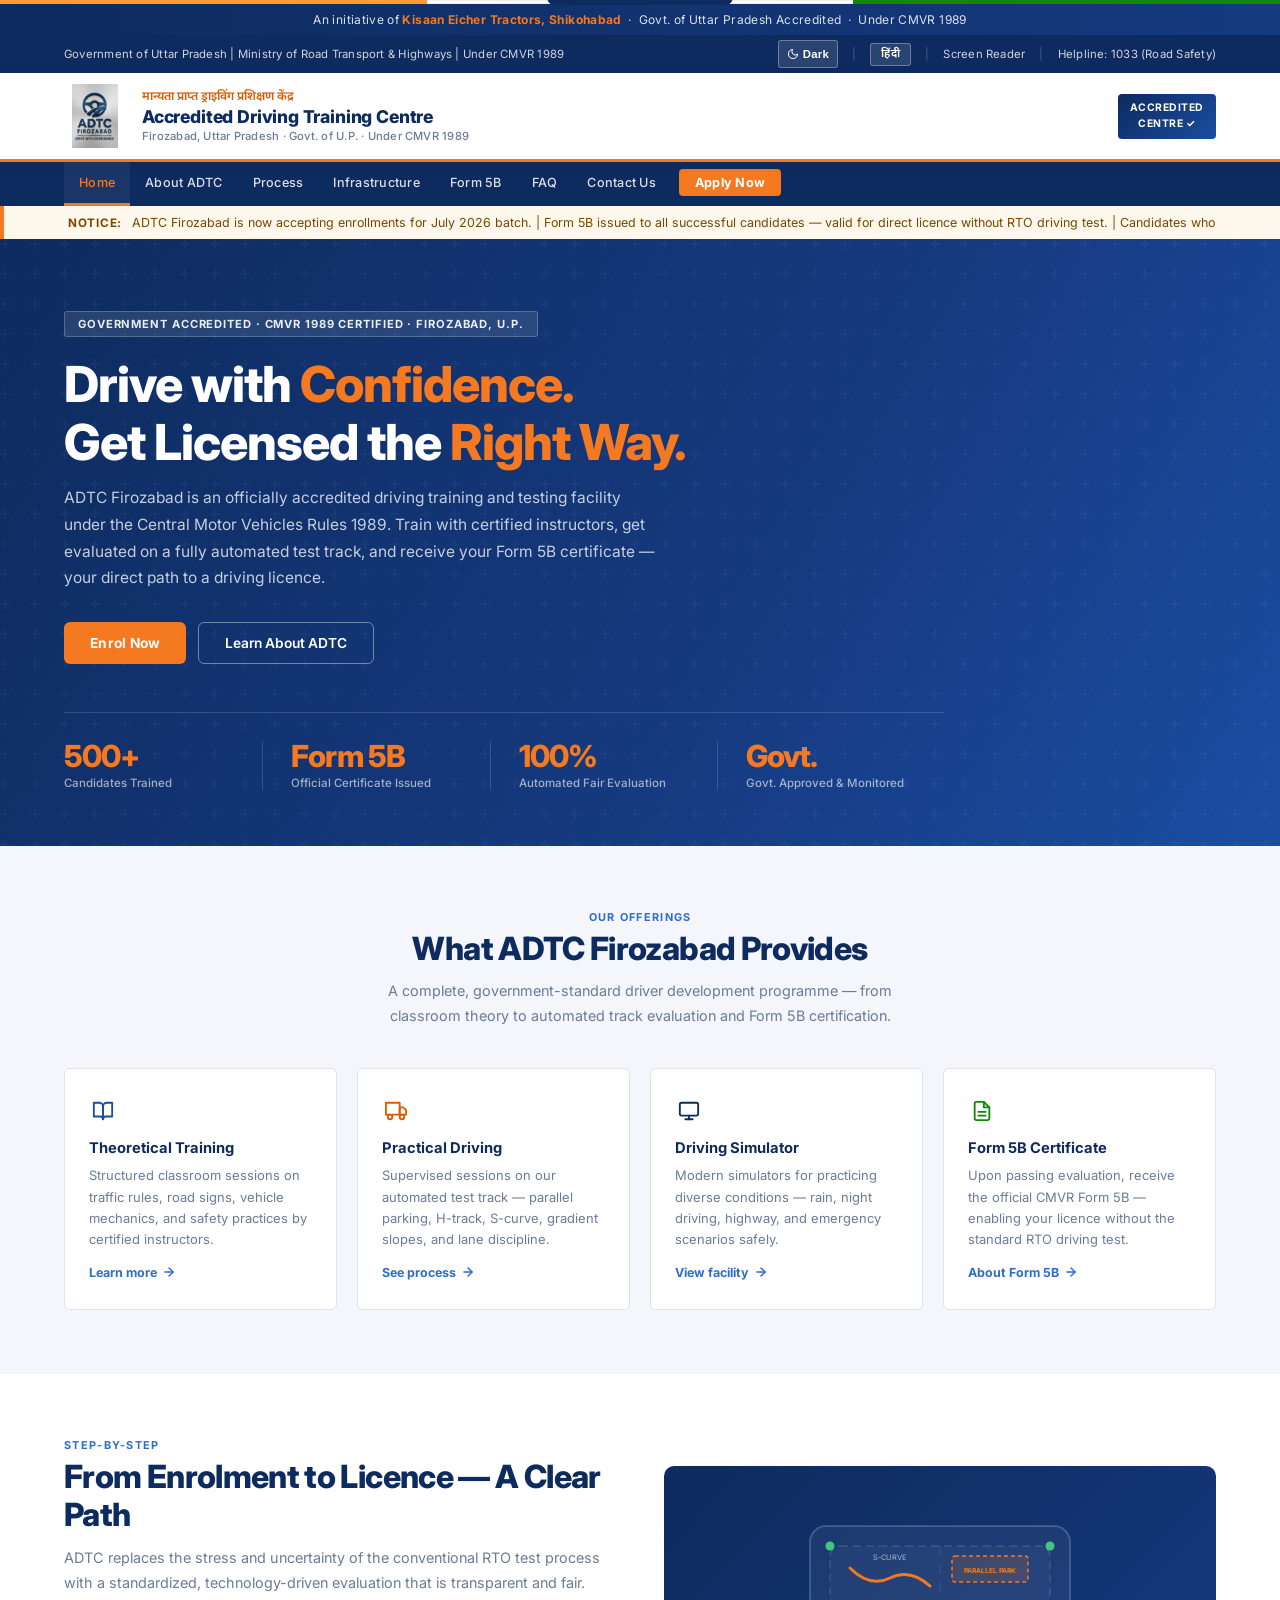
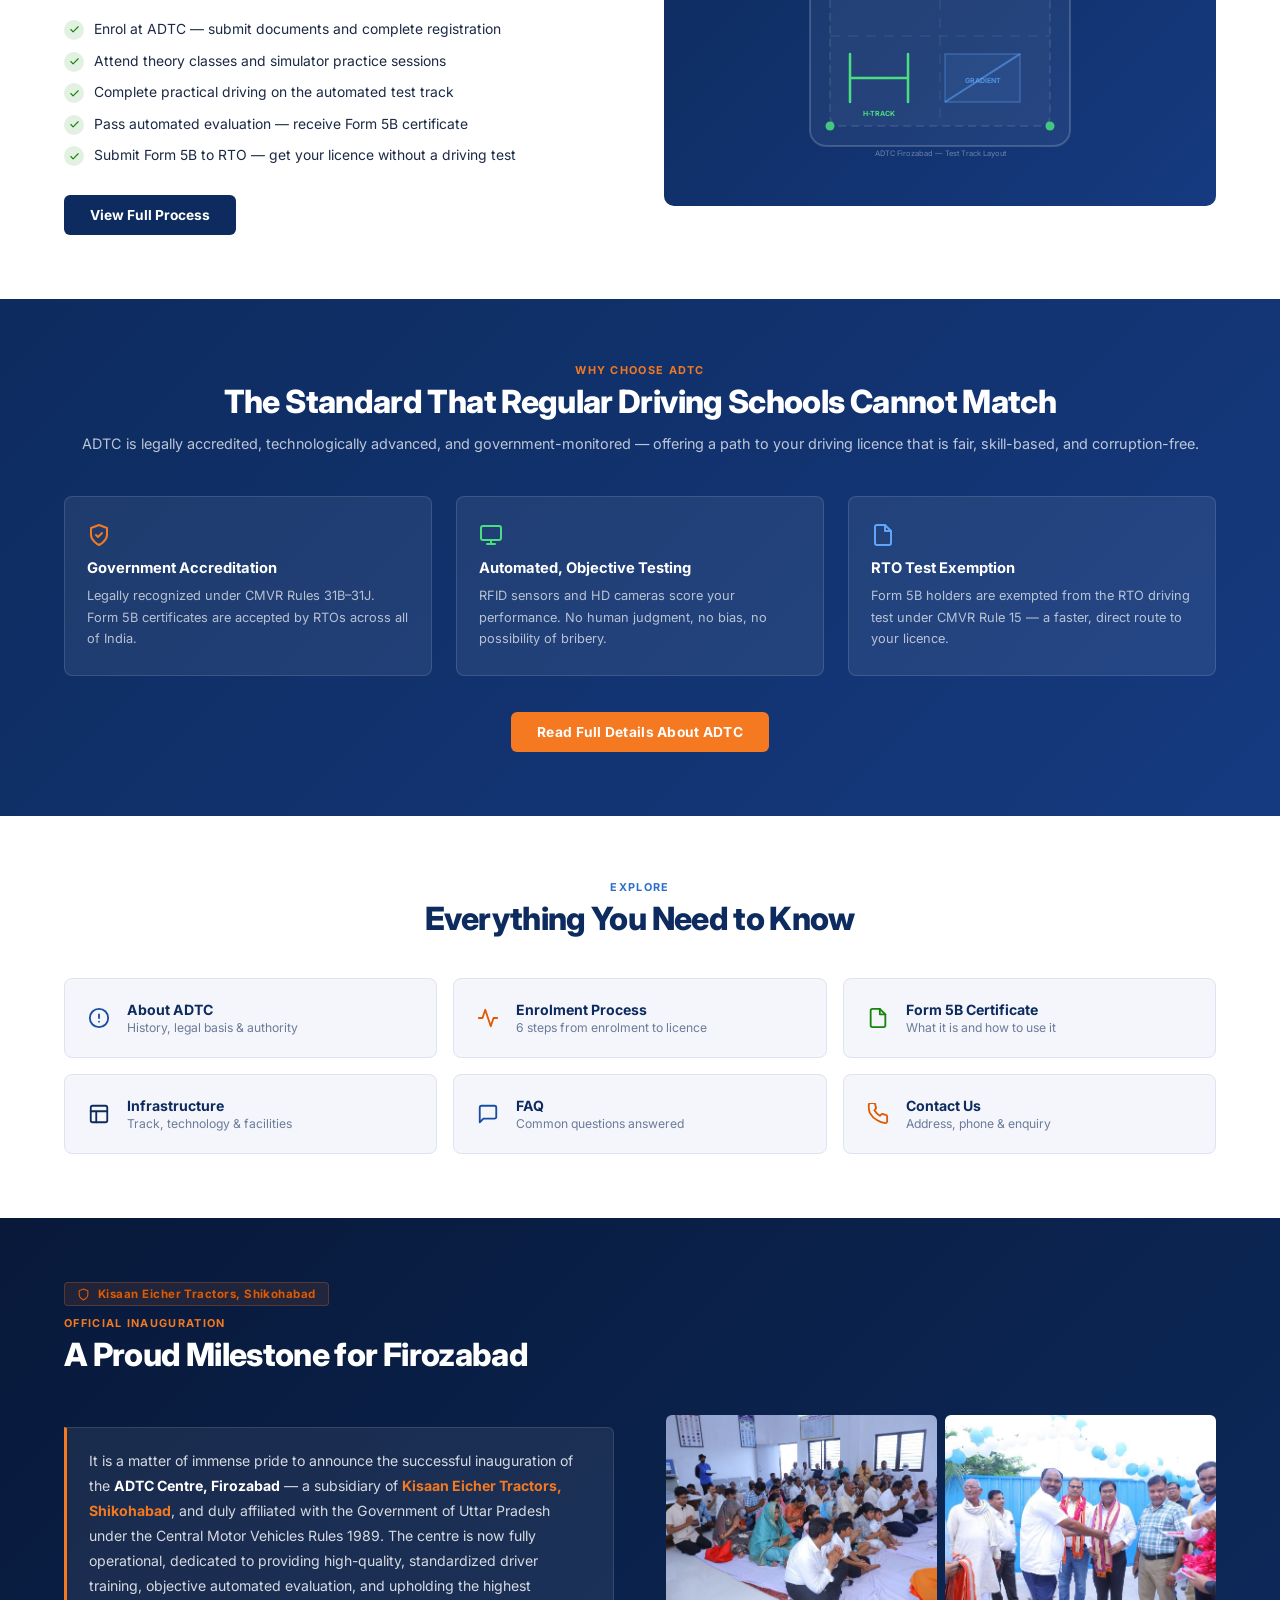
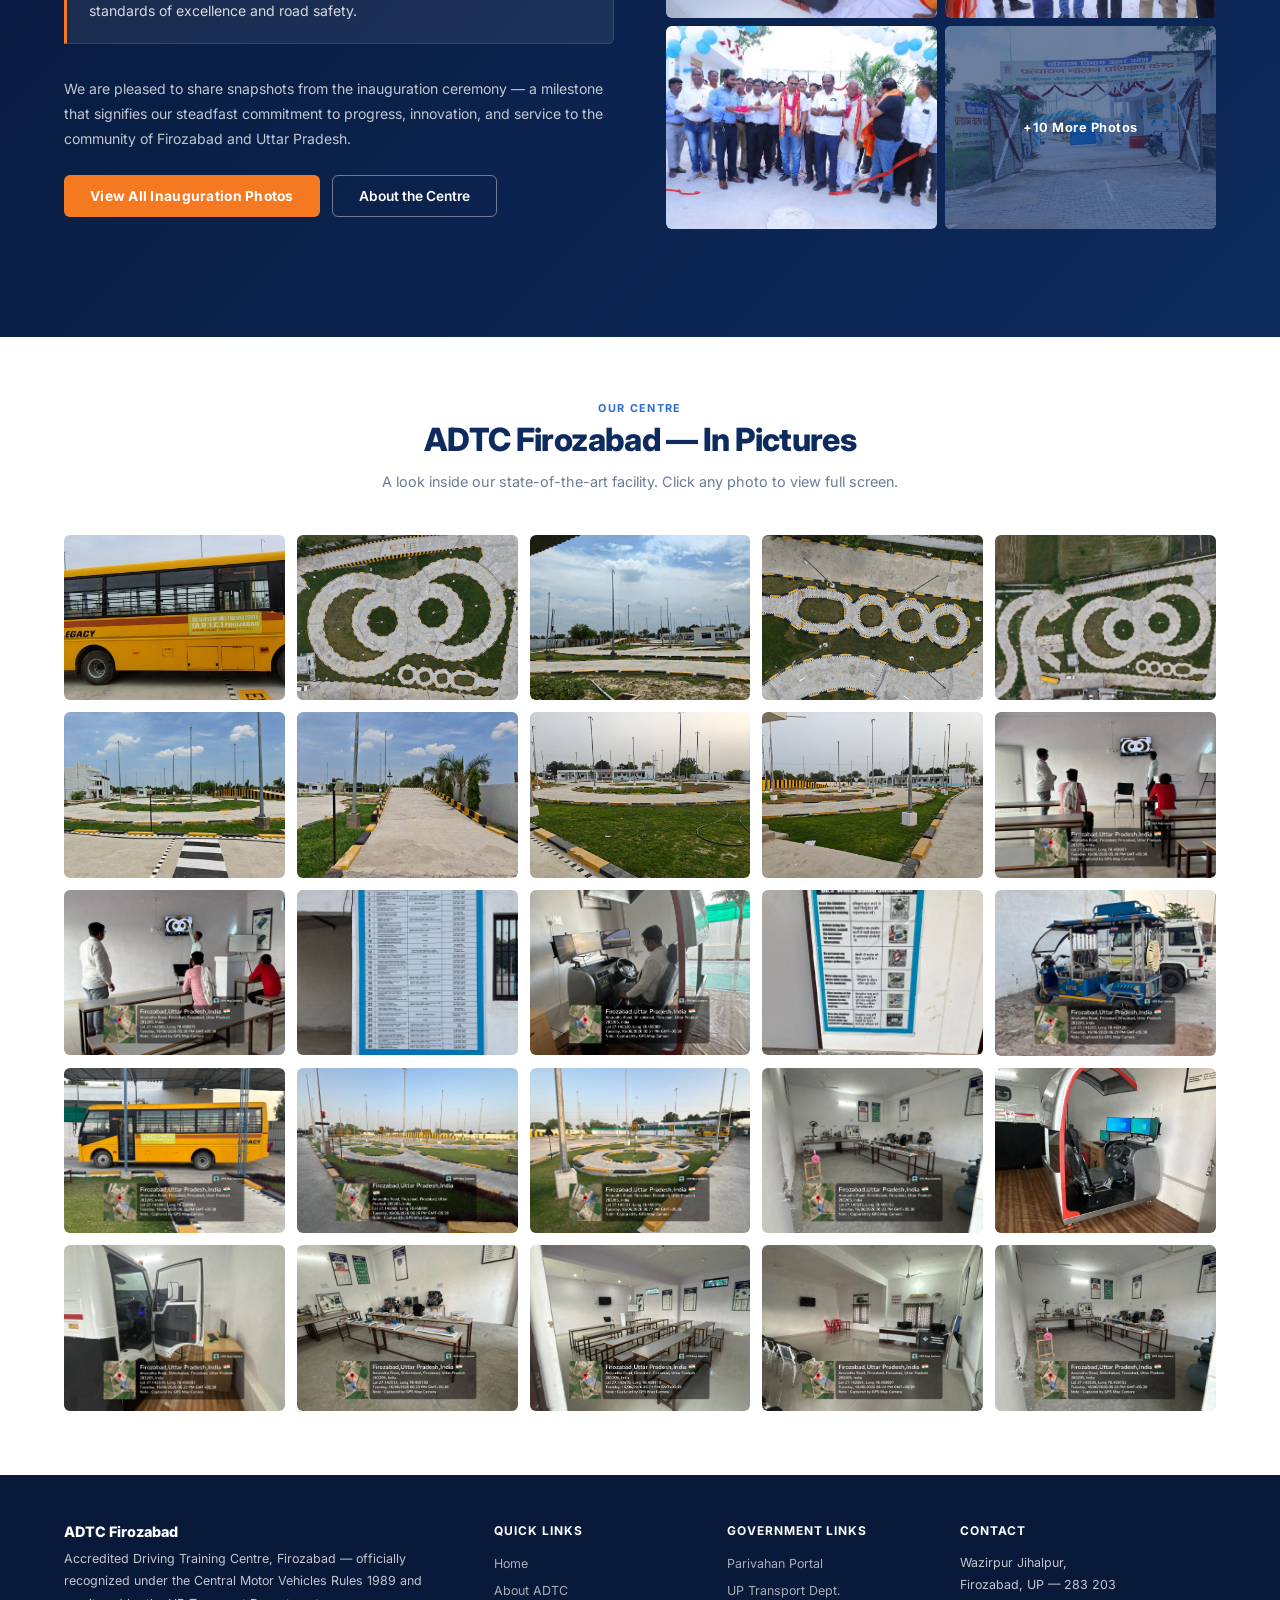
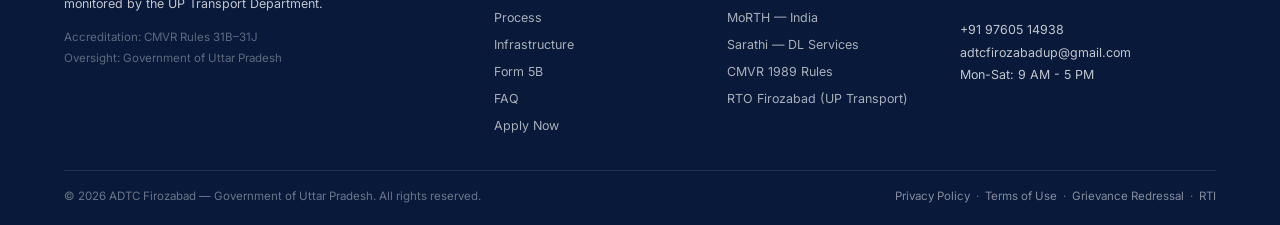
==== commit f5865edb: "Add 16 new photos, dark mode, expanded Hindi/English toggle, update email - Add 16 new facility phot" ====
--- a/index.html
+++ b/index.html
@@ -22,7 +22,8 @@
 <div class="top-strip">
   <span class="strip-left" data-key="govt-strip">Government of Uttar Pradesh | Ministry of Road Transport &amp; Highways | Under CMVR 1989</span>
   <div class="strip-right">
-    <button class="lang-btn" id="lang-toggle" aria-label="Switch language">हिंदी</button>
+    <button class="dark-btn" id="dark-toggle" aria-label="Toggle dark mode"><svg viewBox="0 0 24 24" fill="none" stroke="currentColor" stroke-width="2" stroke-linecap="round" stroke-linejoin="round"><path d="M21 12.79A9 9 0 1 1 11.21 3 7 7 0 0 0 21 12.79z"/></svg><span id="dark-label">Dark</span></button>
+    <span class="strip-divider">|</span><button class="lang-btn" id="lang-toggle" aria-label="Switch language">हिंदी</button>
     <span class="strip-divider">|</span>
     <a href="#main-content" data-key="screen">Screen Reader</a>
     <span class="strip-divider">|</span>
@@ -368,6 +369,70 @@
         <img src="adtc pics/531278447_122111030780961921_8412097471910407630_n.jpg" alt="ADTC Firozabad facility" loading="lazy"/>
         <div class="gallery-overlay"><svg viewBox="0 0 24 24" fill="none" stroke="currentColor" stroke-width="2" stroke-linecap="round" stroke-linejoin="round" aria-hidden="true"><path d="M15 3h6v6M9 21H3v-6M21 3l-7 7M3 21l7-7"/></svg></div>
       </div>
+      <div class="gallery-item" onclick="openLightbox('adtc pics/new_1.jpeg',9,'adtcGallery')">
+        <img src="adtc pics/new_1.jpeg" alt="ADTC Firozabad facility" loading="lazy"/>
+        <div class="gallery-overlay"><svg viewBox="0 0 24 24" fill="none" stroke="currentColor" stroke-width="2" stroke-linecap="round" stroke-linejoin="round" aria-hidden="true"><path d="M15 3h6v6M9 21H3v-6M21 3l-7 7M3 21l7-7"/></svg></div>
+      </div>
+      <div class="gallery-item" onclick="openLightbox('adtc pics/new_2.jpeg',10,'adtcGallery')">
+        <img src="adtc pics/new_2.jpeg" alt="ADTC Firozabad facility" loading="lazy"/>
+        <div class="gallery-overlay"><svg viewBox="0 0 24 24" fill="none" stroke="currentColor" stroke-width="2" stroke-linecap="round" stroke-linejoin="round" aria-hidden="true"><path d="M15 3h6v6M9 21H3v-6M21 3l-7 7M3 21l7-7"/></svg></div>
+      </div>
+      <div class="gallery-item" onclick="openLightbox('adtc pics/new_3.jpeg',11,'adtcGallery')">
+        <img src="adtc pics/new_3.jpeg" alt="ADTC Firozabad facility" loading="lazy"/>
+        <div class="gallery-overlay"><svg viewBox="0 0 24 24" fill="none" stroke="currentColor" stroke-width="2" stroke-linecap="round" stroke-linejoin="round" aria-hidden="true"><path d="M15 3h6v6M9 21H3v-6M21 3l-7 7M3 21l7-7"/></svg></div>
+      </div>
+      <div class="gallery-item" onclick="openLightbox('adtc pics/new_4.jpeg',12,'adtcGallery')">
+        <img src="adtc pics/new_4.jpeg" alt="ADTC Firozabad facility" loading="lazy"/>
+        <div class="gallery-overlay"><svg viewBox="0 0 24 24" fill="none" stroke="currentColor" stroke-width="2" stroke-linecap="round" stroke-linejoin="round" aria-hidden="true"><path d="M15 3h6v6M9 21H3v-6M21 3l-7 7M3 21l7-7"/></svg></div>
+      </div>
+      <div class="gallery-item" onclick="openLightbox('adtc pics/new_5.jpeg',13,'adtcGallery')">
+        <img src="adtc pics/new_5.jpeg" alt="ADTC Firozabad facility" loading="lazy"/>
+        <div class="gallery-overlay"><svg viewBox="0 0 24 24" fill="none" stroke="currentColor" stroke-width="2" stroke-linecap="round" stroke-linejoin="round" aria-hidden="true"><path d="M15 3h6v6M9 21H3v-6M21 3l-7 7M3 21l7-7"/></svg></div>
+      </div>
+      <div class="gallery-item" onclick="openLightbox('adtc pics/new_6.jpeg',14,'adtcGallery')">
+        <img src="adtc pics/new_6.jpeg" alt="ADTC Firozabad facility" loading="lazy"/>
+        <div class="gallery-overlay"><svg viewBox="0 0 24 24" fill="none" stroke="currentColor" stroke-width="2" stroke-linecap="round" stroke-linejoin="round" aria-hidden="true"><path d="M15 3h6v6M9 21H3v-6M21 3l-7 7M3 21l7-7"/></svg></div>
+      </div>
+      <div class="gallery-item" onclick="openLightbox('adtc pics/new_7.jpeg',15,'adtcGallery')">
+        <img src="adtc pics/new_7.jpeg" alt="ADTC Firozabad facility" loading="lazy"/>
+        <div class="gallery-overlay"><svg viewBox="0 0 24 24" fill="none" stroke="currentColor" stroke-width="2" stroke-linecap="round" stroke-linejoin="round" aria-hidden="true"><path d="M15 3h6v6M9 21H3v-6M21 3l-7 7M3 21l7-7"/></svg></div>
+      </div>
+      <div class="gallery-item" onclick="openLightbox('adtc pics/new_8.jpeg',16,'adtcGallery')">
+        <img src="adtc pics/new_8.jpeg" alt="ADTC Firozabad facility" loading="lazy"/>
+        <div class="gallery-overlay"><svg viewBox="0 0 24 24" fill="none" stroke="currentColor" stroke-width="2" stroke-linecap="round" stroke-linejoin="round" aria-hidden="true"><path d="M15 3h6v6M9 21H3v-6M21 3l-7 7M3 21l7-7"/></svg></div>
+      </div>
+      <div class="gallery-item" onclick="openLightbox('adtc pics/new_9.jpeg',17,'adtcGallery')">
+        <img src="adtc pics/new_9.jpeg" alt="ADTC Firozabad facility" loading="lazy"/>
+        <div class="gallery-overlay"><svg viewBox="0 0 24 24" fill="none" stroke="currentColor" stroke-width="2" stroke-linecap="round" stroke-linejoin="round" aria-hidden="true"><path d="M15 3h6v6M9 21H3v-6M21 3l-7 7M3 21l7-7"/></svg></div>
+      </div>
+      <div class="gallery-item" onclick="openLightbox('adtc pics/new_10.jpeg',18,'adtcGallery')">
+        <img src="adtc pics/new_10.jpeg" alt="ADTC Firozabad facility" loading="lazy"/>
+        <div class="gallery-overlay"><svg viewBox="0 0 24 24" fill="none" stroke="currentColor" stroke-width="2" stroke-linecap="round" stroke-linejoin="round" aria-hidden="true"><path d="M15 3h6v6M9 21H3v-6M21 3l-7 7M3 21l7-7"/></svg></div>
+      </div>
+      <div class="gallery-item" onclick="openLightbox('adtc pics/new_11.jpeg',19,'adtcGallery')">
+        <img src="adtc pics/new_11.jpeg" alt="ADTC Firozabad facility" loading="lazy"/>
+        <div class="gallery-overlay"><svg viewBox="0 0 24 24" fill="none" stroke="currentColor" stroke-width="2" stroke-linecap="round" stroke-linejoin="round" aria-hidden="true"><path d="M15 3h6v6M9 21H3v-6M21 3l-7 7M3 21l7-7"/></svg></div>
+      </div>
+      <div class="gallery-item" onclick="openLightbox('adtc pics/new_12.jpeg',20,'adtcGallery')">
+        <img src="adtc pics/new_12.jpeg" alt="ADTC Firozabad facility" loading="lazy"/>
+        <div class="gallery-overlay"><svg viewBox="0 0 24 24" fill="none" stroke="currentColor" stroke-width="2" stroke-linecap="round" stroke-linejoin="round" aria-hidden="true"><path d="M15 3h6v6M9 21H3v-6M21 3l-7 7M3 21l7-7"/></svg></div>
+      </div>
+      <div class="gallery-item" onclick="openLightbox('adtc pics/new_13.jpeg',21,'adtcGallery')">
+        <img src="adtc pics/new_13.jpeg" alt="ADTC Firozabad facility" loading="lazy"/>
+        <div class="gallery-overlay"><svg viewBox="0 0 24 24" fill="none" stroke="currentColor" stroke-width="2" stroke-linecap="round" stroke-linejoin="round" aria-hidden="true"><path d="M15 3h6v6M9 21H3v-6M21 3l-7 7M3 21l7-7"/></svg></div>
+      </div>
+      <div class="gallery-item" onclick="openLightbox('adtc pics/new_14.jpeg',22,'adtcGallery')">
+        <img src="adtc pics/new_14.jpeg" alt="ADTC Firozabad facility" loading="lazy"/>
+        <div class="gallery-overlay"><svg viewBox="0 0 24 24" fill="none" stroke="currentColor" stroke-width="2" stroke-linecap="round" stroke-linejoin="round" aria-hidden="true"><path d="M15 3h6v6M9 21H3v-6M21 3l-7 7M3 21l7-7"/></svg></div>
+      </div>
+      <div class="gallery-item" onclick="openLightbox('adtc pics/new_15.jpeg',23,'adtcGallery')">
+        <img src="adtc pics/new_15.jpeg" alt="ADTC Firozabad facility" loading="lazy"/>
+        <div class="gallery-overlay"><svg viewBox="0 0 24 24" fill="none" stroke="currentColor" stroke-width="2" stroke-linecap="round" stroke-linejoin="round" aria-hidden="true"><path d="M15 3h6v6M9 21H3v-6M21 3l-7 7M3 21l7-7"/></svg></div>
+      </div>
+      <div class="gallery-item" onclick="openLightbox('adtc pics/new_16.jpeg',24,'adtcGallery')">
+        <img src="adtc pics/new_16.jpeg" alt="ADTC Firozabad facility" loading="lazy"/>
+        <div class="gallery-overlay"><svg viewBox="0 0 24 24" fill="none" stroke="currentColor" stroke-width="2" stroke-linecap="round" stroke-linejoin="round" aria-hidden="true"><path d="M15 3h6v6M9 21H3v-6M21 3l-7 7M3 21l7-7"/></svg></div>
+      </div>
     </div>
   </section>
 
@@ -394,6 +459,22 @@
     'adtc pics/530342630_122111030768961921_6732964576867702443_n.jpg',
     'adtc pics/530469360_122111030666961921_2026203914318361459_n.jpg',
     'adtc pics/531278447_122111030780961921_8412097471910407630_n.jpg',
+    'adtc pics/new_1.jpeg',
+    'adtc pics/new_2.jpeg',
+    'adtc pics/new_3.jpeg',
+    'adtc pics/new_4.jpeg',
+    'adtc pics/new_5.jpeg',
+    'adtc pics/new_6.jpeg',
+    'adtc pics/new_7.jpeg',
+    'adtc pics/new_8.jpeg',
+    'adtc pics/new_9.jpeg',
+    'adtc pics/new_10.jpeg',
+    'adtc pics/new_11.jpeg',
+    'adtc pics/new_12.jpeg',
+    'adtc pics/new_13.jpeg',
+    'adtc pics/new_14.jpeg',
+    'adtc pics/new_15.jpeg',
+    'adtc pics/new_16.jpeg',
   ]
 };
 let currentGallery = null, currentIndex = 0;
@@ -456,7 +537,7 @@
     </div>
     <div class="footer-col">
       <h4 data-key="f-h4">Contact</h4>
-      <p>Wazirpur Jihalpur,<br>Firozabad, UP — 283 203<br><br>+91 97605 14938<br>info@adtcfirozabad.gov.in<br>Mon-Sat: 9 AM - 5 PM</p>
+      <p>Wazirpur Jihalpur,<br>Firozabad, UP — 283 203<br><br>+91 97605 14938<br>adtcfirozabadup@gmail.com<br>Mon-Sat: 9 AM - 5 PM</p>
     </div>
   </div>
   <div class="footer-bottom">
--- a/styles.css
+++ b/styles.css
@@ -1020,3 +1020,234 @@
   .header-badge { display: none; }
   .logo-text .main-name { font-size: .95rem; }
 }
+
+/* ── DARK MODE TOGGLE BUTTON ── */
+.dark-btn {
+  background: rgba(255,255,255,.12);
+  border: 1px solid rgba(255,255,255,.30);
+  color: #fff;
+  font-size: .71rem;
+  font-weight: 600;
+  padding: 3px 8px;
+  border-radius: 3px;
+  cursor: pointer;
+  letter-spacing: .02em;
+  transition: background .2s;
+  display: inline-flex;
+  align-items: center;
+  gap: 4px;
+  line-height: 1.8;
+}
+.dark-btn:hover { background: rgba(255,255,255,.22); }
+.dark-btn svg { width: 12px; height: 12px; flex-shrink: 0; }
+
+/* ══════════════════════════════════════════════════
+   DARK MODE — Government-style dark theme
+   Activated by: <html data-theme="dark">
+   Feels like NIC / UP Govt portal in dark mode
+   ══════════════════════════════════════════════════ */
+[data-theme="dark"] {
+  --navy:    #1e3a6e;
+  --blue:    #2d5cb8;
+  --sky:     #5b8dd9;
+  --orange:  #e06a10;
+  --saffron: #f47920;
+  --green:   #1aab0a;
+  --red:     #ef4444;
+  --white:   #0a1628;
+  --off:     #0f1f3d;
+  --muted:   #8fa0bc;
+  --border:  #1e3461;
+  --text:    #dde5f5;
+  --shadow:  0 4px 24px rgba(0,0,0,.45);
+}
+
+[data-theme="dark"] body {
+  background: #0a1628;
+  color: #dde5f5;
+}
+
+/* Header */
+[data-theme="dark"] header {
+  background: #0c1b38;
+  border-bottom-color: var(--saffron);
+  box-shadow: 0 2px 12px rgba(0,0,0,.5);
+}
+[data-theme="dark"] .logo-text .main-name { color: #e8edf5; }
+[data-theme="dark"] .logo-text .sub-name  { color: #8fa0bc; }
+[data-theme="dark"] .logo-text .hindi-name { color: var(--saffron); }
+[data-theme="dark"] .header-badge {
+  background: linear-gradient(135deg, #0f2a5c, #1a3f88);
+  color: #e8edf5;
+}
+
+/* Ownership bar */
+[data-theme="dark"] .ownership-bar {
+  background: linear-gradient(90deg, #050e1f 0%, #0c1b38 100%);
+  color: rgba(220,230,250,.75);
+}
+
+/* Top strip already dark — lighten text slightly */
+[data-theme="dark"] .top-strip { background: #050e1f; }
+
+/* Nav */
+[data-theme="dark"] nav { background: #050e1f; }
+[data-theme="dark"] .nav-links li a { color: rgba(220,230,250,.80); }
+[data-theme="dark"] .nav-links li a:hover,
+[data-theme="dark"] .nav-links li a.active { color: var(--saffron); background: rgba(255,255,255,.04); }
+
+/* Notice bar */
+[data-theme="dark"] .notice-bar {
+  background: #0d1e3a;
+  border-left-color: var(--saffron);
+  color: #c9a96e;
+}
+
+/* Sections */
+[data-theme="dark"] .section-alt { background: #0f1f3d; }
+[data-theme="dark"] .section-title { color: #e0e8f8; }
+[data-theme="dark"] .section-desc  { color: #8fa0bc; }
+[data-theme="dark"] .section-label { color: #5b8dd9; }
+
+/* Cards */
+[data-theme="dark"] .card {
+  background: #0f1f3d;
+  border-color: #1e3461;
+  color: #dde5f5;
+}
+[data-theme="dark"] .card h3 { color: #e0e8f8; }
+[data-theme="dark"] .card p  { color: #8fa0bc; }
+[data-theme="dark"] .card:hover { box-shadow: 0 4px 24px rgba(0,0,0,.5); }
+
+/* Quick link tiles */
+[data-theme="dark"] a > div[style*="var(--off)"],
+[data-theme="dark"] div[style*="background:var(--off)"] {
+  background: #0f1f3d !important;
+  border-color: #1e3461 !important;
+}
+
+/* Buttons */
+[data-theme="dark"] .btn-navy {
+  background: #1e3a6e;
+}
+[data-theme="dark"] .btn-navy:hover { background: #2d5cb8; }
+[data-theme="dark"] .btn-outline {
+  border-color: rgba(255,255,255,.30);
+  color: #dde5f5;
+}
+
+/* Check list */
+[data-theme="dark"] .check-list li { color: #dde5f5; }
+[data-theme="dark"] .check-list li .chk { background: rgba(26,171,10,.15); }
+
+/* Step cards */
+[data-theme="dark"] .step-card {
+  background: #0f1f3d;
+  border-color: #1e3461;
+}
+[data-theme="dark"] .step-card h3 { color: #e0e8f8; }
+[data-theme="dark"] .step-card p  { color: #8fa0bc; }
+[data-theme="dark"] .step-number  { background: #1e3a6e; }
+
+/* Data table */
+[data-theme="dark"] .data-table-wrap { box-shadow: 0 4px 24px rgba(0,0,0,.5); }
+[data-theme="dark"] .data-table th  { background: #0c1b38; }
+[data-theme="dark"] .data-table td  { color: #dde5f5; border-bottom-color: #1e3461; }
+[data-theme="dark"] .data-table tr:nth-child(even) td { background: #0d1e3a; }
+[data-theme="dark"] .data-table tr:hover td { background: rgba(45,92,184,.10); }
+[data-theme="dark"] .data-table td:first-child { color: #9bb8e8; }
+
+/* FAQ */
+[data-theme="dark"] .faq-item { background: #0f1f3d; border-color: #1e3461; }
+[data-theme="dark"] .faq-q { color: #e0e8f8; }
+[data-theme="dark"] .faq-q:hover { background: rgba(45,92,184,.08); }
+[data-theme="dark"] .faq-a { color: #8fa0bc; border-top-color: #1e3461; }
+
+/* Form */
+[data-theme="dark"] .form-card { background: #0f1f3d; border-color: #1e3461; }
+[data-theme="dark"] .form-card h3 { color: #e0e8f8; }
+[data-theme="dark"] .form-group label { color: #9bb8e8; }
+[data-theme="dark"] .form-group input,
+[data-theme="dark"] .form-group select,
+[data-theme="dark"] .form-group textarea {
+  background: #0c1b38;
+  border-color: #1e3461;
+  color: #dde5f5;
+}
+[data-theme="dark"] .form-group input:focus,
+[data-theme="dark"] .form-group select:focus,
+[data-theme="dark"] .form-group textarea:focus {
+  border-color: var(--sky);
+  box-shadow: 0 0 0 3px rgba(91,141,217,.15);
+}
+[data-theme="dark"] .form-note { color: #8fa0bc; }
+
+/* Highlight / info boxes */
+[data-theme="dark"] .highlight-box { background: rgba(244,121,32,.08); border-left-color: var(--saffron); }
+[data-theme="dark"] .highlight-box p { color: #dde5f5; }
+[data-theme="dark"] .highlight-box strong { color: #9bb8e8; }
+[data-theme="dark"] .info-box { background: rgba(91,141,217,.08); border-left-color: var(--sky); }
+[data-theme="dark"] .info-box p { color: #dde5f5; }
+
+/* Legal rules */
+[data-theme="dark"] .legal-rule { border-bottom-color: #1e3461; }
+[data-theme="dark"] .rule-tag { background: rgba(45,92,184,.20); color: #5b8dd9; }
+[data-theme="dark"] .rule-text h4 { color: #e0e8f8; }
+[data-theme="dark"] .rule-text p  { color: #8fa0bc; }
+
+/* Auth boxes */
+[data-theme="dark"] .auth-can  { background: rgba(26,171,10,.08); border-color: rgba(26,171,10,.25); }
+[data-theme="dark"] .auth-cant { background: rgba(239,68,68,.08); border-color: rgba(239,68,68,.25); }
+[data-theme="dark"] .auth-box ul li { color: #dde5f5; }
+
+/* Contact info */
+[data-theme="dark"] .ci-label { color: #8fa0bc; }
+[data-theme="dark"] .ci-val   { color: #e0e8f8; }
+
+/* Gallery */
+[data-theme="dark"] .gallery-item { background: #0f1f3d; }
+
+/* Quick links */
+[data-theme="dark"] .quick-link {
+  background: #0f1f3d;
+  border-color: #1e3461;
+  color: #5b8dd9;
+}
+[data-theme="dark"] .quick-link:hover { border-color: #5b8dd9; color: #9bb8e8; }
+
+/* Feature items */
+[data-theme="dark"] .feature-item h4 { color: #e0e8f8; }
+[data-theme="dark"] .feature-item p  { color: #8fa0bc; }
+
+/* Tag dark */
+[data-theme="dark"] .tag-dark {
+  background: rgba(45,92,184,.15);
+  border-color: #1e3461;
+  color: #9bb8e8;
+}
+
+/* Footer — already dark, make it deeper */
+[data-theme="dark"] footer { background: #040c1c; }
+[data-theme="dark"] .footer-col p { color: rgba(200,215,245,.65); }
+[data-theme="dark"] .footer-bottom { border-top-color: rgba(255,255,255,.08); }
+
+/* Back to top */
+[data-theme="dark"] #backTop { background: #1e3a6e; }
+[data-theme="dark"] #backTop:hover { background: #2d5cb8; }
+
+/* Page hero — already dark navy gradient, just make it a bit deeper */
+[data-theme="dark"] .page-hero {
+  background: linear-gradient(120deg, #060f22 0%, #0c1b38 60%, #132044 100%);
+}
+
+/* Main hero */
+[data-theme="dark"] .main-hero {
+  background: linear-gradient(120deg, #060f22 0%, #0c1b38 60%, #0f2044 100%);
+}
+
+/* Inauguration section already very dark — fine as-is */
+
+/* Section navy — fine as-is (already dark navy bg) */
+
+/* Inline link tiles that use onmouseover/onmouseout */
+[data-theme="dark"] a:hover > div { box-shadow: 0 4px 16px rgba(0,0,0,.5) !important; }
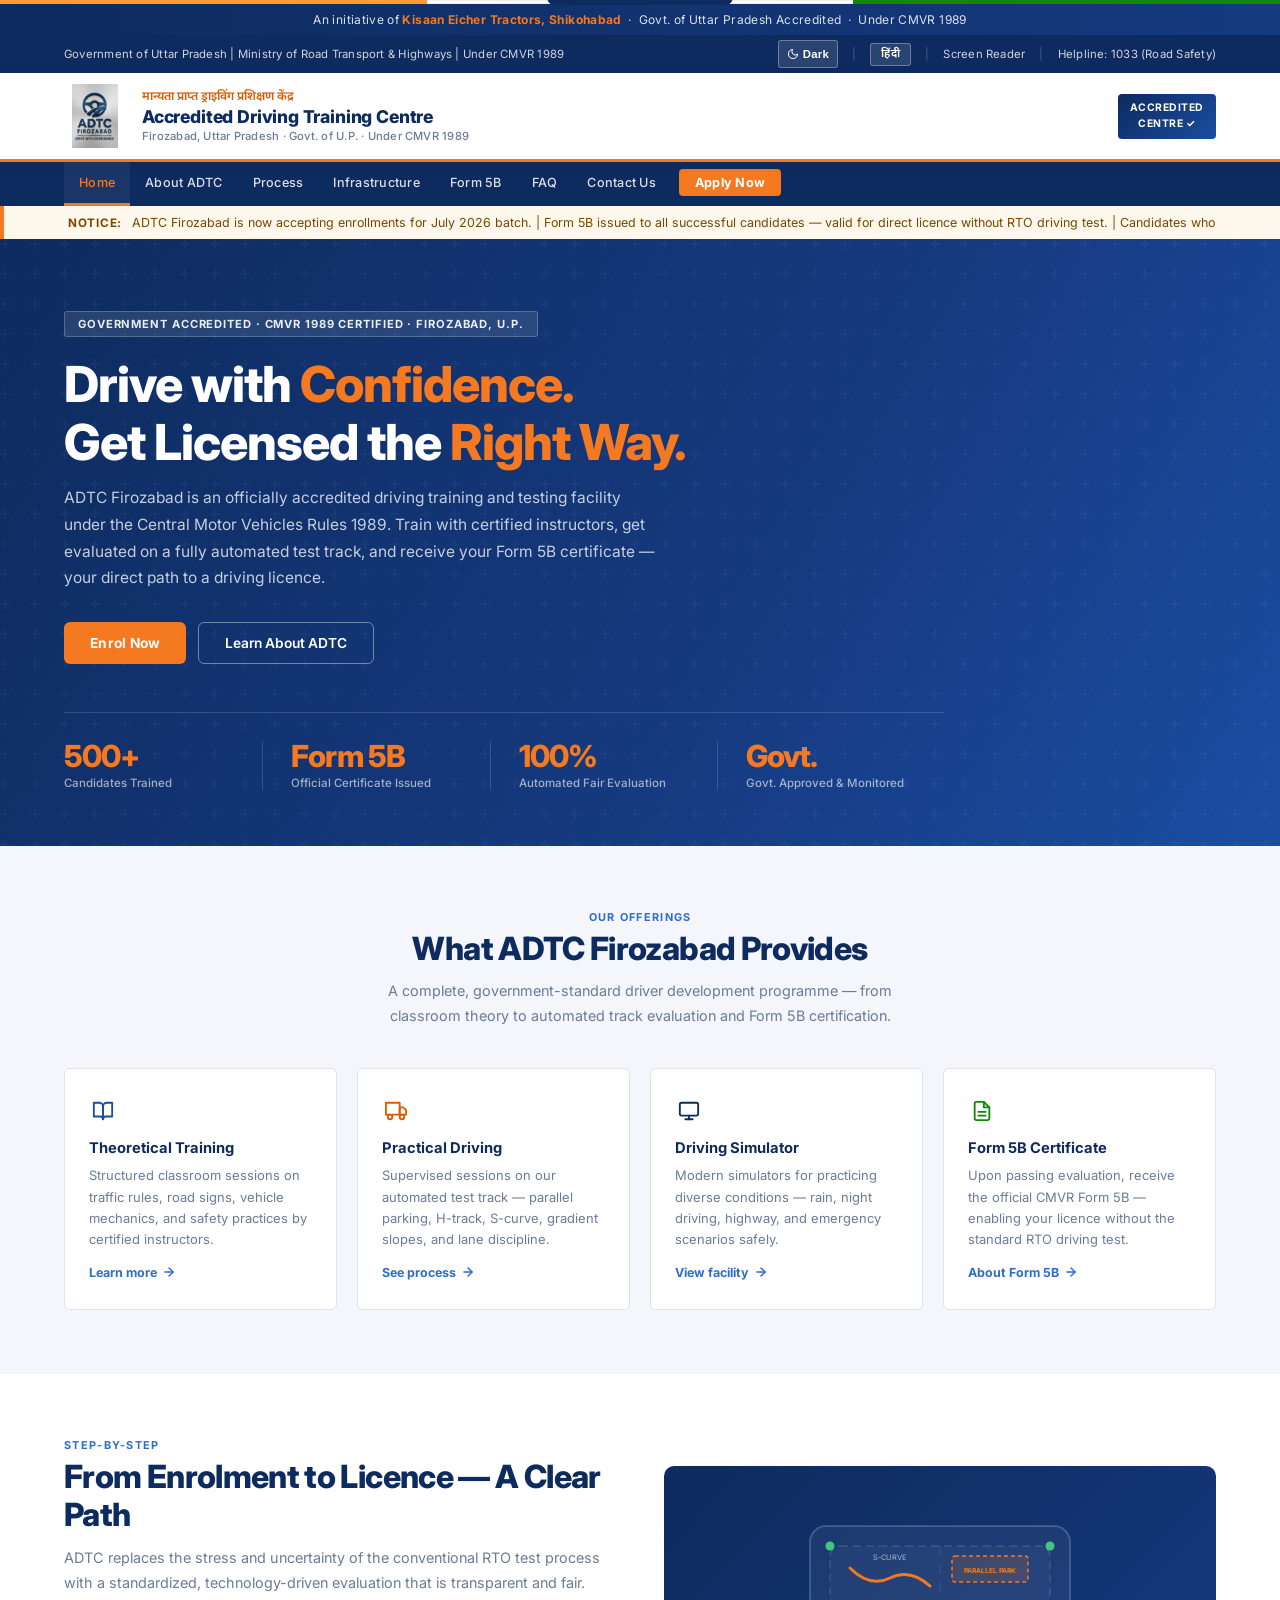
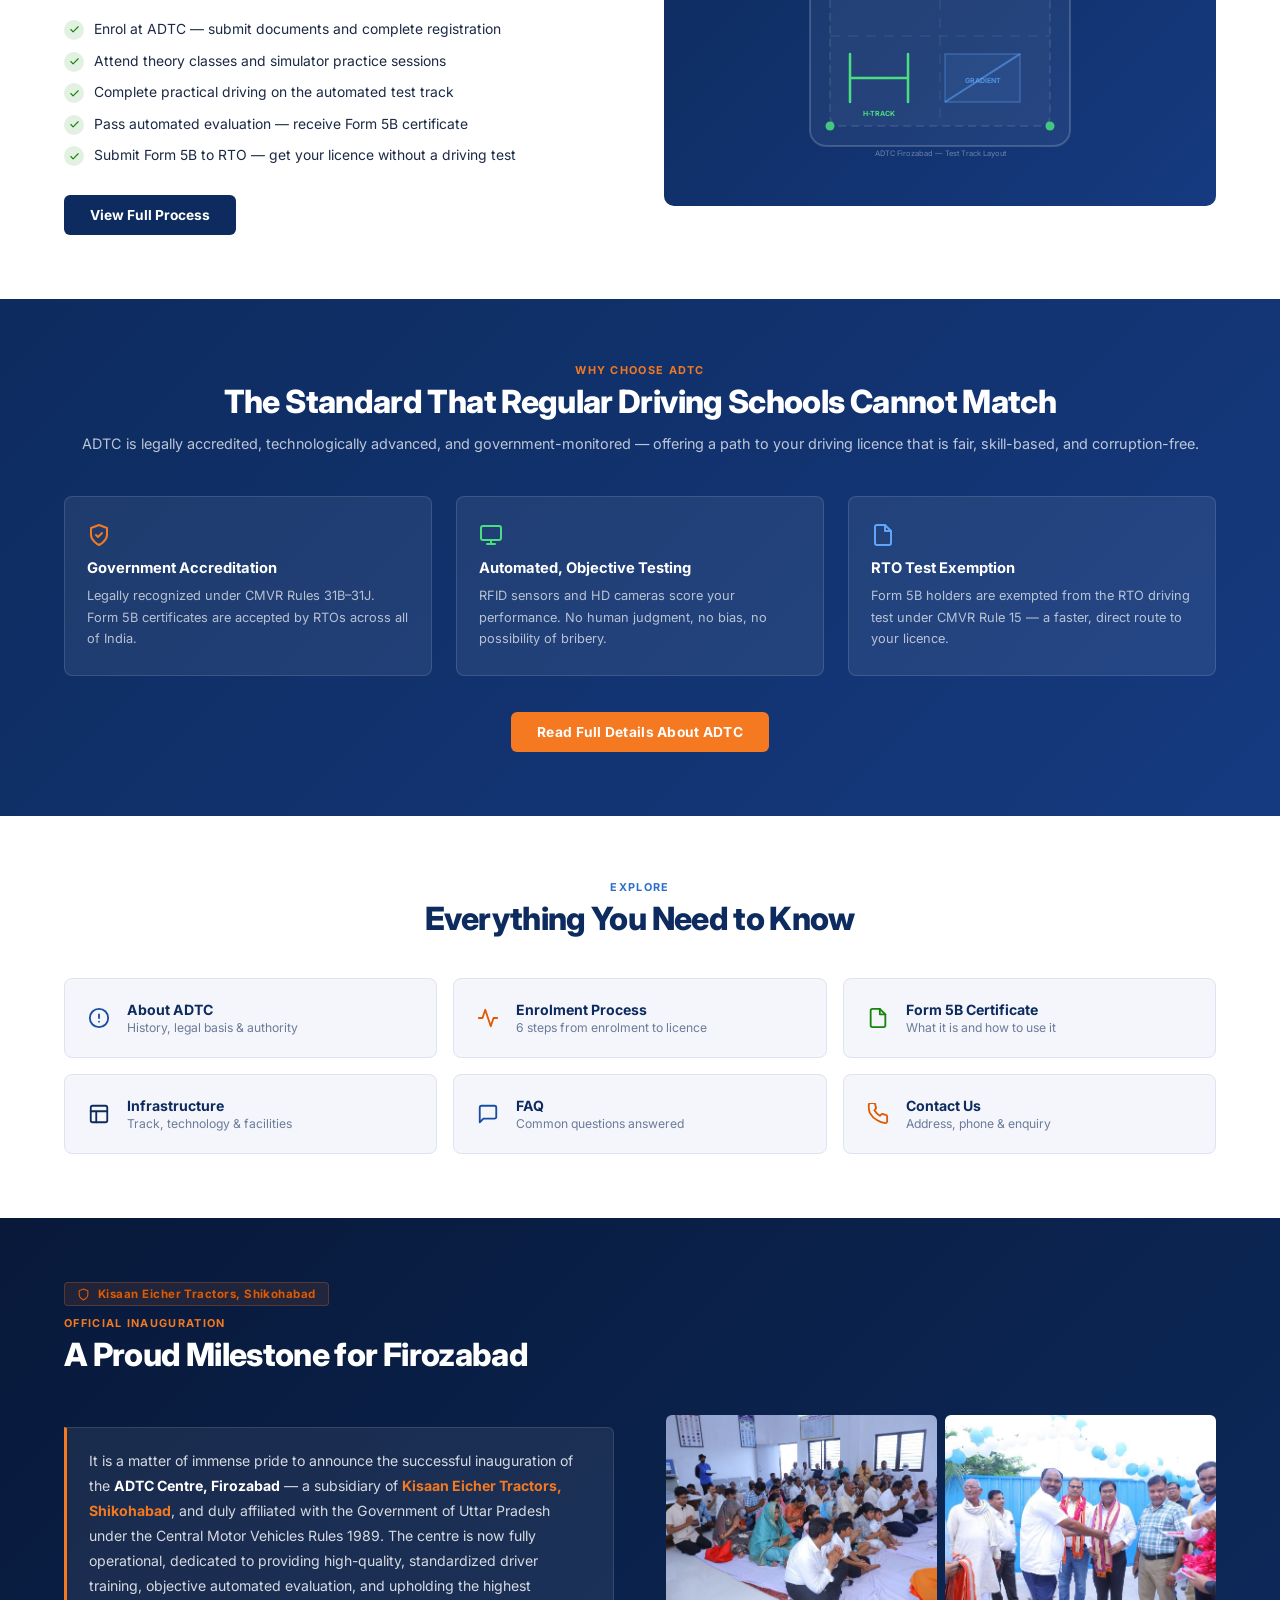
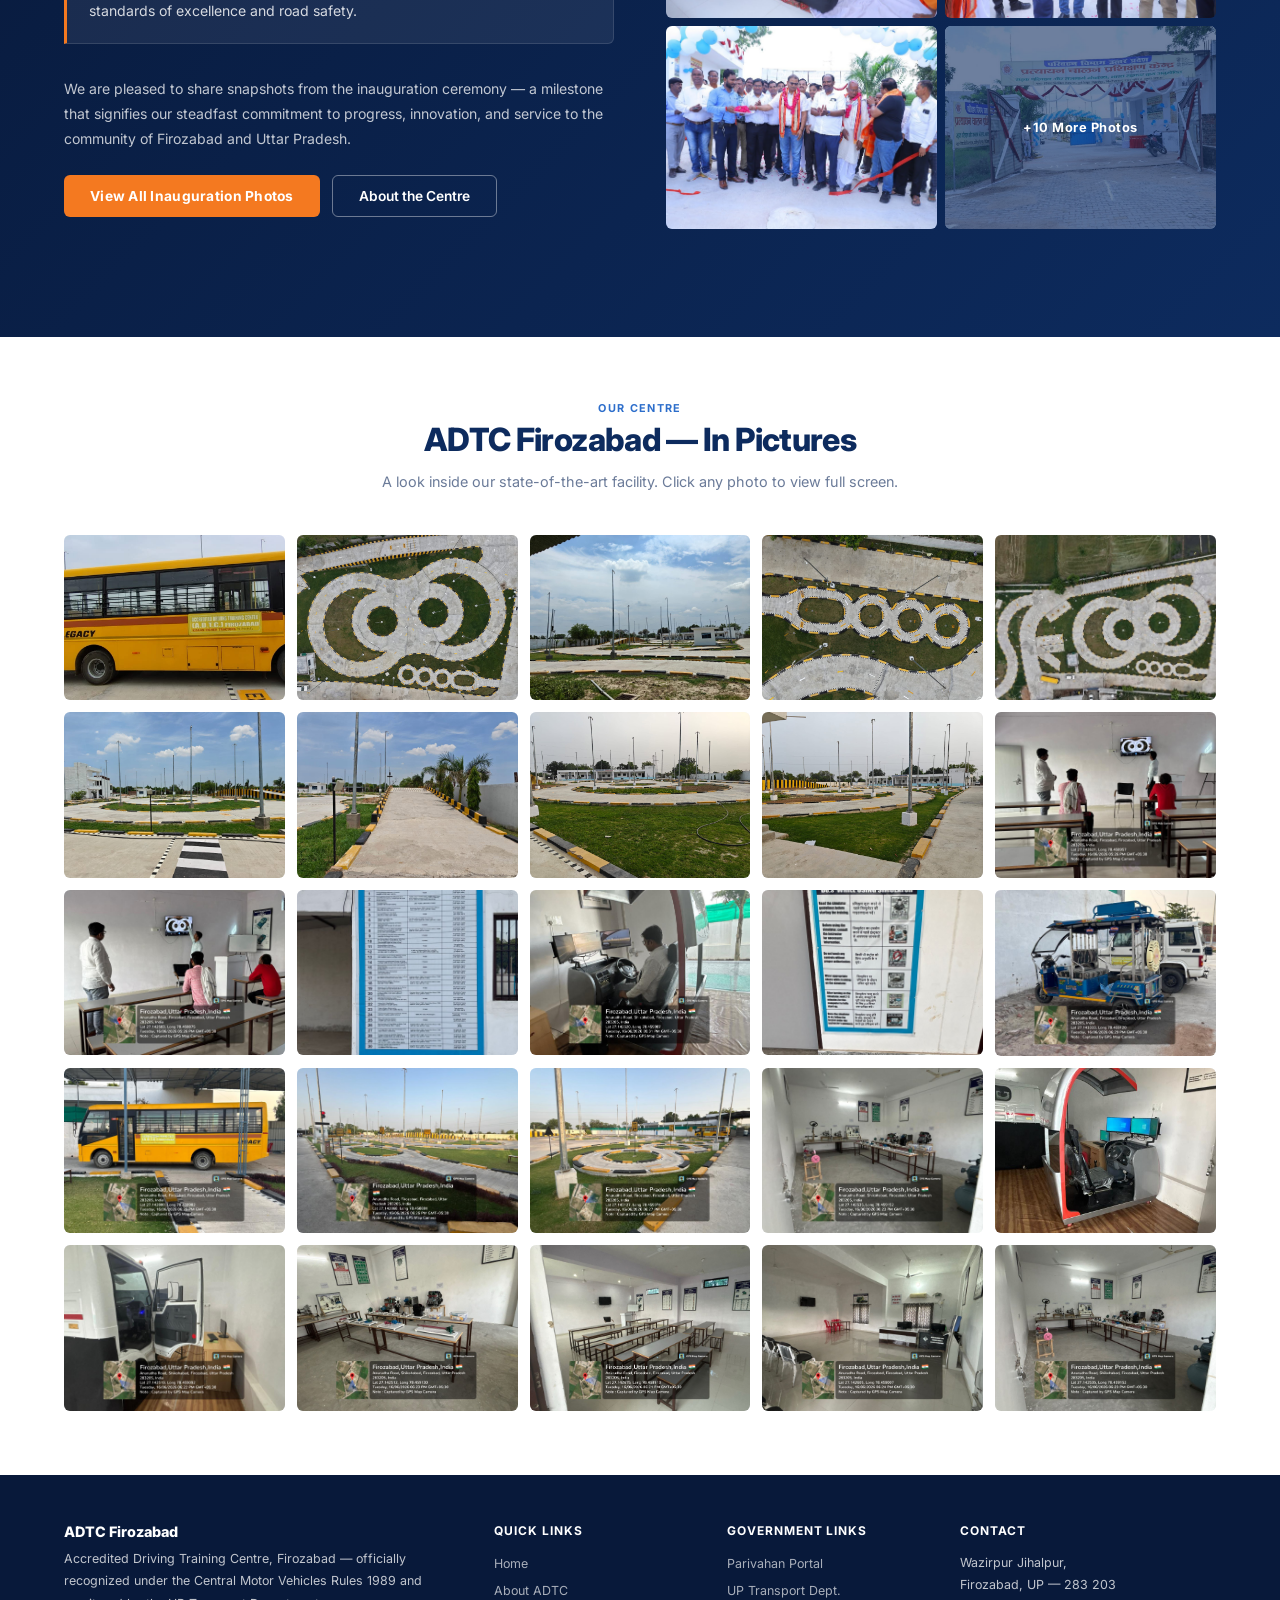
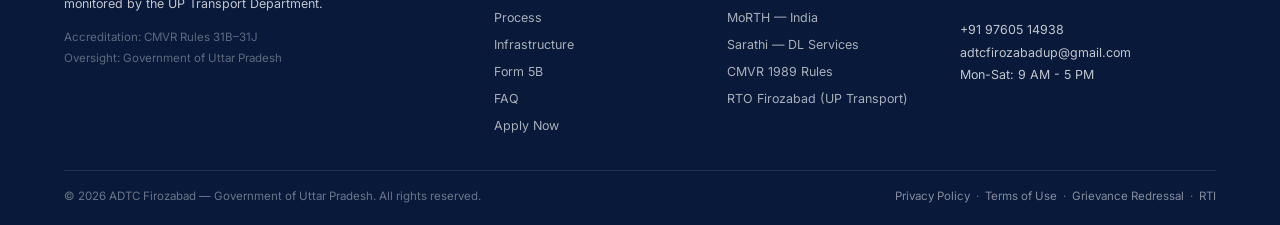
==== commit 869f0e46: "Add favicon to all pages so logo shows in browser tab Co-Authored-By: Claude Sonnet 4.6 <noreply@ant" ====
--- a/index.html
+++ b/index.html
@@ -2,6 +2,7 @@
 <html lang="en">
 <head>
   <meta charset="UTF-8"/>
+  <link rel="icon" type="image/png" href="logo/Gemini_Generated_Image_n7xuzqn7xuzqn7xu.png"/>
   <meta name="viewport" content="width=device-width, initial-scale=1.0"/>
   <title>ADTC Firozabad | Accredited Driving Training Centre — Uttar Pradesh</title>
   <link rel="stylesheet" href="styles.css"/>
